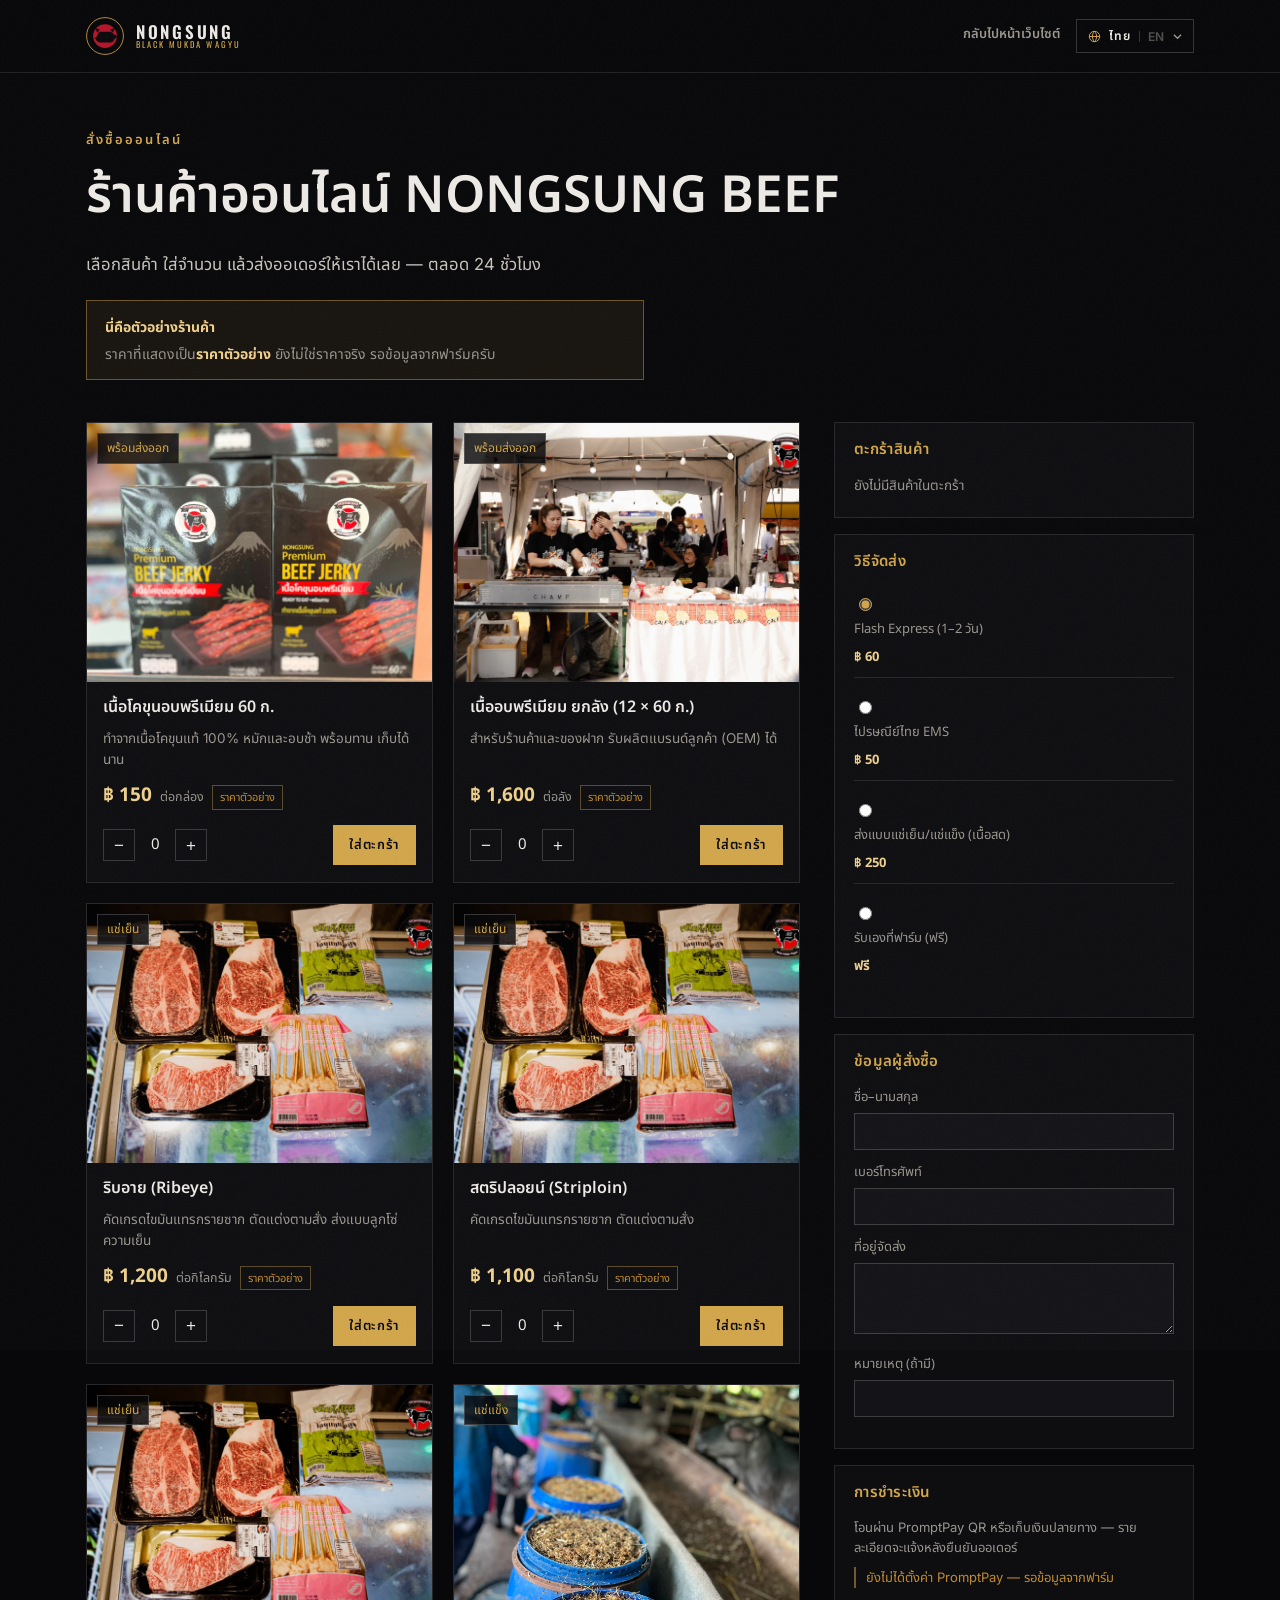
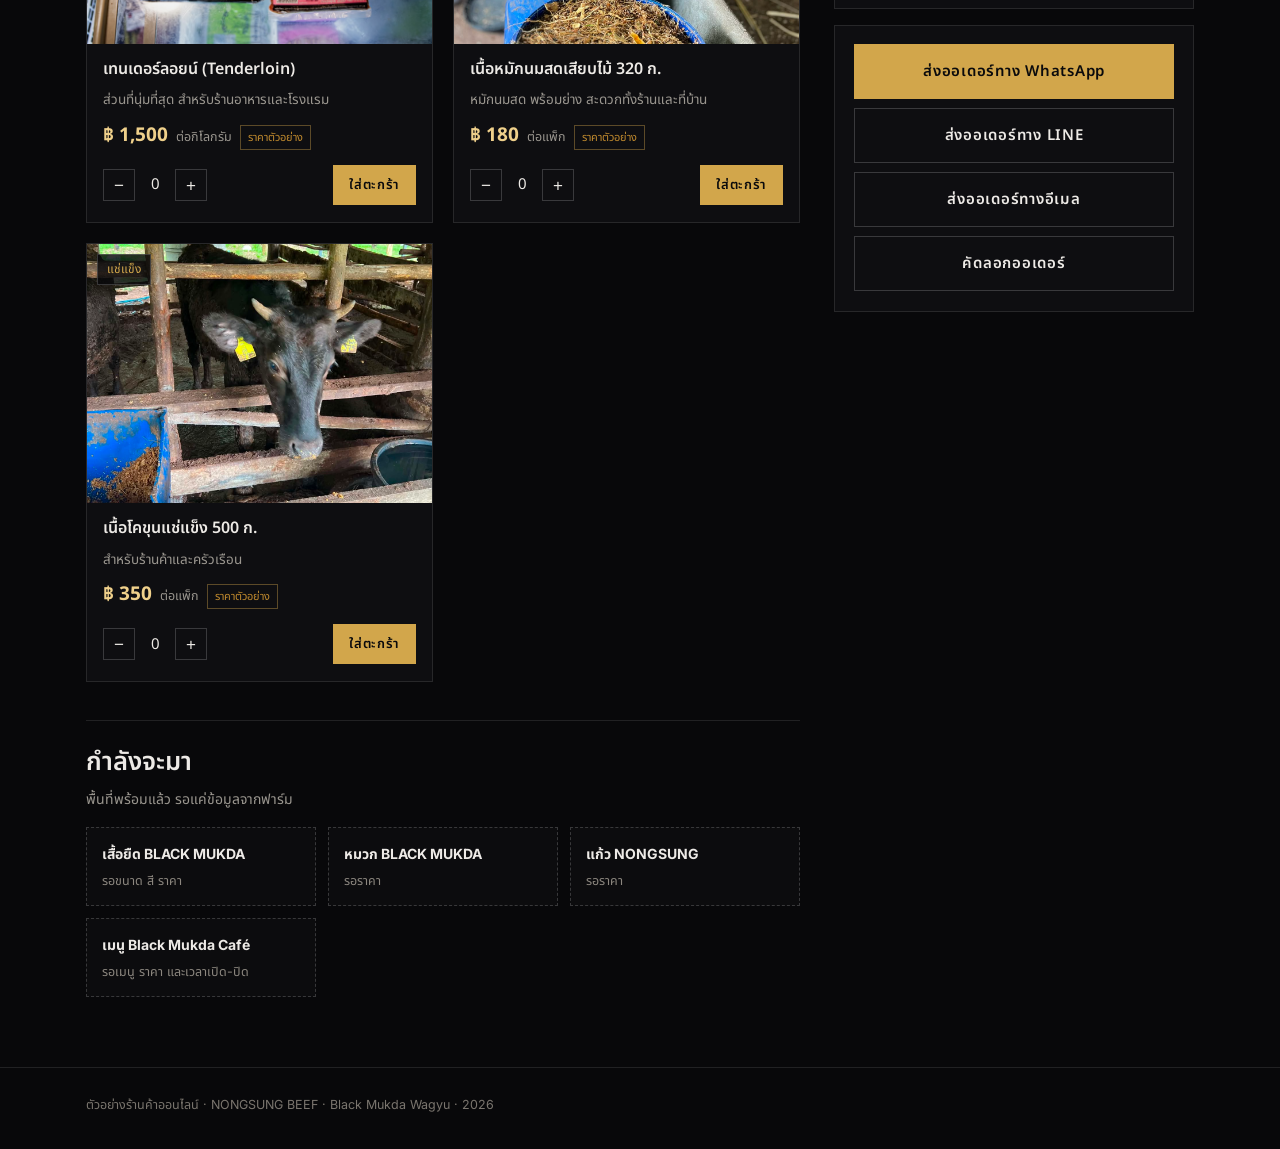
==== shop.html @ 70b19502 "Minta-webshop: termékek, kosár, szállítás, rendelés WhatsApp/e-mail/vágólapra A hiányzó farm-adatok " ====
<!DOCTYPE html>
<html lang="th">
<head>
<meta charset="utf-8">
<meta name="viewport" content="width=device-width, initial-scale=1">
<title>ร้านค้าออนไลน์ | NONGSUNG BEEF</title>
<meta name="description" content="สั่งซื้อเนื้อโคขุนวากิว Black Mukda และเนื้ออบพรีเมียมออนไลน์ จากสหกรณ์การเกษตรหนองสูง จังหวัดมุกดาหาร">
<meta name="theme-color" content="#08080A">
<meta name="robots" content="noindex">

<link rel="preconnect" href="https://fonts.googleapis.com">
<link rel="preconnect" href="https://fonts.gstatic.com" crossorigin>
<link href="https://fonts.googleapis.com/css2?family=Oswald:wght@400;500;600;700&family=Inter:wght@400;500;600&family=Noto+Sans+Thai:wght@400;500;600;700&display=swap" rel="stylesheet">
<link rel="stylesheet" href="assets/css/style.css?v=4">
<link rel="stylesheet" href="assets/css/shop.css?v=1">
<link rel="icon" href="data:image/svg+xml,<svg xmlns='http://www.w3.org/2000/svg' viewBox='0 0 100 100'><rect width='100' height='100' fill='%230A0A0C'/><circle cx='50' cy='50' r='30' fill='%23B4152B'/><text x='50' y='63' font-size='34' font-family='Arial' font-weight='bold' fill='%23fff' text-anchor='middle'>NS</text></svg>">
</head>
<body class="shopbody">

<div class="grain" aria-hidden="true"></div>

<header class="shophead">
  <div class="wrap shophead__in">
    <a class="brand" href="index.html">
      <span class="brand__seal">
        <svg viewBox="0 0 64 64" aria-hidden="true">
          <circle cx="32" cy="32" r="31" fill="none" stroke="currentColor" stroke-width="1.4"/>
          <circle cx="32" cy="32" r="20" fill="#B4152B"/>
          <path d="M14 36c3-1 5-4 6-7 1-3 4-4 7-4h11c3 0 6 1 8 3 2 2 4 3 6 3v3c-2 1-4 3-5 5-1 3-4 4-7 4H24c-3 0-6-2-7-5-1-2-2-2-3-2z" fill="#0A0A0C"/>
          <path d="M20 25l-3-5 5 2M44 25l3-5-5 2" stroke="#0A0A0C" stroke-width="2.4" fill="none" stroke-linecap="round"/>
        </svg>
      </span>
      <span class="brand__txt"><b>NONGSUNG</b><i>BLACK MUKDA WAGYU</i></span>
    </a>

    <div class="shophead__tools">
      <a class="backlink" href="index.html" data-t="back">กลับไปหน้าเว็บไซต์</a>
      <div class="lang" id="lang" role="group" aria-label="Language"></div>
    </div>
  </div>
</header>

<main>

  <section class="shophero">
    <div class="wrap">
      <p class="eyebrow" data-t="head.eyebrow">สั่งซื้อออนไลน์</p>
      <h1 data-t="head.title">ร้านค้าออนไลน์ NONGSUNG BEEF</h1>
      <p class="shophero__lead" data-t="head.lead"></p>

      <div class="demo">
        <b data-t="demo.title"></b>
        <span data-th="demo.body"></span>
      </div>
    </div>
  </section>

  <section class="sec sec--tight">
    <div class="wrap shoplayout">

      <div class="shoplayout__main">
        <div class="pgrid" id="grid"></div>

        <div class="soonbox">
          <h2 data-t="soon.title">กำลังจะมา</h2>
          <p data-t="soon.lead"></p>
          <div class="soongrid" id="soonGrid"></div>
        </div>
      </div>

      <aside class="shoplayout__side">
        <div class="panel">
          <h2 data-t="cart.title">ตะกร้าสินค้า</h2>
          <div id="cartBody"></div>

          <div id="cartSums" class="sums" hidden>
            <div><span data-t="cart.sub"></span><b id="sumSub"></b></div>
            <div><span data-t="cart.ship"></span><b id="sumShip"></b></div>
            <div class="sums__tot"><span data-t="cart.total"></span><b id="sumTotal"></b></div>
          </div>
        </div>

        <div class="panel">
          <h2 data-t="ship.title">วิธีจัดส่ง</h2>
          <div id="shipList"></div>
        </div>

        <div class="panel">
          <h2 data-t="form.title">ข้อมูลผู้สั่งซื้อ</h2>
          <label><span data-t="form.name"></span>
            <input id="fName" type="text" autocomplete="name"></label>
          <label><span data-t="form.phone"></span>
            <input id="fPhone" type="tel" autocomplete="tel"></label>
          <label><span data-t="form.addr"></span>
            <textarea id="fAddr" rows="3" autocomplete="street-address"></textarea></label>
          <label><span data-t="form.note"></span>
            <input id="fNote" type="text"></label>
        </div>

        <div class="panel">
          <h2 data-t="pay.title">การชำระเงิน</h2>
          <p class="pay" data-t="pay.body"></p>
          <p class="pay pay--missing" id="payMissing" data-t="pay.missing"></p>
        </div>

        <div class="panel panel--send">
          <button class="btn btn--gold btn--block" id="sendWa" data-t="send.wa"></button>
          <button class="btn btn--ghost btn--block" id="sendLine" data-t="send.line"></button>
          <button class="btn btn--ghost btn--block" id="sendMail" data-t="send.mail"></button>
          <button class="btn btn--ghost btn--block" id="sendCopy" data-t="send.copy"></button>
        </div>
      </aside>

    </div>
  </section>

</main>

<div class="flash" id="flash" hidden></div>

<footer class="shopfoot">
  <div class="wrap">
    <span data-t="foot"></span> · <span id="yr"></span>
  </div>
</footer>

<script src="assets/js/shop.js?v=1"></script>
</body>
</html>
---- assets/css/style.css ----
/* ============================================================
   NONGSUNG BEEF — Black Mukda Wagyu
   ============================================================ */

:root{
  --ink:      #08080A;
  --ink-2:    #0E0E11;
  --ink-3:    #141418;
  --line:     rgba(255,255,255,.10);
  --line-2:   rgba(255,255,255,.18);
  --txt:      #EDEAE6;
  --txt-dim:  #9A968F;
  --gold:     #D2A64B;
  --gold-lt:  #EFD08B;
  --ruby:     #B4152B;
  --ruby-lt:  #E23A50;

  --wrap: 1220px;
  --pad: clamp(20px, 5vw, 56px);

  --f-disp: "Oswald", "Noto Sans Thai", "Noto Sans SC", "Noto Sans Lao", sans-serif;
  --f-body: "Inter", "Noto Sans Thai", "Noto Sans SC", "Noto Sans Lao", sans-serif;

  --ease: cubic-bezier(.22,.68,.28,1);
}

/* Thai / Chinese / Lao get a body-face display too — Oswald has no Thai, CJK or Lao glyphs */
html[lang="th"]{ --f-disp: "Noto Sans Thai", "Oswald", sans-serif; }
html[lang="zh"]{ --f-disp: "Noto Sans SC", "Oswald", sans-serif; }
html[lang="lo"]{ --f-disp: "Noto Sans Lao", "Oswald", sans-serif; }

/* Thai and Lao are abugidas: the tone marks and vowels sit above and below the
   consonant. Oswald's display tracking tears those stacks apart, so scripts that
   stack must never inherit letter-spacing or uppercasing. */
html[lang="th"] .eyebrow, html[lang="lo"] .eyebrow,
html[lang="th"] .lang__opt, html[lang="lo"] .lang__opt{
  letter-spacing:0; text-transform:none;
}

*,*::before,*::after{ box-sizing:border-box; }

html{ scroll-behavior:smooth; scroll-padding-top:76px; -webkit-text-size-adjust:100%; }

body{
  margin:0;
  background:var(--ink);
  color:var(--txt);
  font-family:var(--f-body);
  font-size:clamp(15px,1.05vw,17px);
  line-height:1.7;
  overflow-x:hidden;
  -webkit-font-smoothing:antialiased;
}

img{ max-width:100%; display:block; }
a{ color:inherit; }

.wrap{ width:100%; max-width:var(--wrap); margin-inline:auto; padding-inline:var(--pad); }

/* film grain */
.grain{
  position:fixed; inset:-50%; z-index:9999; pointer-events:none; opacity:.035;
  background-image:url("data:image/svg+xml,%3Csvg xmlns='http://www.w3.org/2000/svg' width='140' height='140'%3E%3Cfilter id='n'%3E%3CfeTurbulence type='fractalNoise' baseFrequency='.85' numOctaves='3'/%3E%3C/filter%3E%3Crect width='140' height='140' filter='url(%23n)'/%3E%3C/svg%3E");
  animation:grain 6s steps(6) infinite;
}
@keyframes grain{
  0%,100%{transform:translate(0,0)} 20%{transform:translate(-3%,2%)}
  40%{transform:translate(2%,-3%)} 60%{transform:translate(-2%,-2%)} 80%{transform:translate(3%,1%)}
}

/* ---------- typography ---------- */
h1,h2,h3{ font-family:var(--f-disp); font-weight:600; line-height:1.06; margin:0 0 .5em; letter-spacing:-.01em; }
h2{ font-size:clamp(30px,4.4vw,60px); text-transform:uppercase; }
html[lang="th"] h2, html[lang="zh"] h2, html[lang="lo"] h2{ text-transform:none; letter-spacing:0; line-height:1.25; }
h3{ font-size:clamp(19px,1.7vw,25px); text-transform:uppercase; }
html[lang="th"] h3, html[lang="zh"] h3, html[lang="lo"] h3{ text-transform:none; }
p{ margin:0 0 1.1em; color:var(--txt-dim); max-width:62ch; }

.eyebrow{
  font-family:var(--f-disp); font-size:12px; font-weight:600;
  letter-spacing:.34em; text-transform:uppercase;
  color:var(--gold); margin:0 0 1.1em;
}
html[lang="th"] .eyebrow, html[lang="zh"] .eyebrow, html[lang="lo"] .eyebrow{ letter-spacing:.16em; text-transform:none; font-size:13px; }

/* ---------- buttons ---------- */
.btn{
  --bg:transparent; --fg:var(--txt); --bd:var(--line-2);
  display:inline-flex; align-items:center; justify-content:center; gap:.6em;
  padding:15px 32px; border:1px solid var(--bd); background:var(--bg); color:var(--fg);
  font-family:var(--f-disp); font-size:14px; font-weight:600;
  letter-spacing:.16em; text-transform:uppercase; text-decoration:none;
  cursor:pointer; position:relative; overflow:hidden;
  transition:color .35s var(--ease), border-color .35s var(--ease);
}
html[lang="th"] .btn, html[lang="zh"] .btn, html[lang="lo"] .btn{ letter-spacing:.05em; text-transform:none; font-size:15px; }
.btn::before{
  content:""; position:absolute; inset:0; background:var(--gold);
  transform:translateY(101%); transition:transform .4s var(--ease); z-index:-1;
}
.btn:hover::before{ transform:translateY(0); }
.btn:hover{ color:#0A0A0C; border-color:var(--gold); }
.btn--gold{ background:var(--gold); color:#0A0A0C; border-color:var(--gold); }
.btn--gold::before{ background:var(--gold-lt); }
.btn--block{ width:100%; }

.link{
  font-family:var(--f-disp); font-size:14px; font-weight:600; letter-spacing:.12em;
  color:var(--gold); text-decoration:none; text-transform:uppercase;
  border-bottom:1px solid rgba(210,166,75,.35); padding-bottom:2px;
  transition:border-color .3s, color .3s;
}
html[lang="th"] .link, html[lang="zh"] .link, html[lang="lo"] .link{ text-transform:none; letter-spacing:.02em; }
.link:hover{ color:var(--gold-lt); border-color:var(--gold-lt); }

/* ══════════ NAV ══════════ */
.nav{
  position:fixed; inset:0 0 auto 0; z-index:100;
  transition:background .4s var(--ease), backdrop-filter .4s, border-color .4s;
  border-bottom:1px solid transparent;
}
.nav.is-stuck{
  background:rgba(8,8,10,.86); backdrop-filter:blur(14px);
  border-bottom-color:var(--line);
}
.nav__inner{ display:flex; align-items:center; gap:24px; height:76px; }

.brand{ display:flex; align-items:center; gap:12px; text-decoration:none; flex:0 0 auto; }
.brand__seal{ width:38px; height:38px; color:var(--gold); flex:0 0 auto; }
.brand__seal svg{ width:100%; height:100%; }
.brand__txt{ display:flex; flex-direction:column; line-height:1.05; }
.brand__txt b{ font-family:"Oswald",sans-serif; font-size:17px; letter-spacing:.16em; font-weight:600; }
.brand__txt i{ font-style:normal; font-size:8.5px; letter-spacing:.24em; color:var(--gold); font-family:"Oswald",sans-serif; }

.nav__links{ display:flex; gap:26px; margin-inline:auto; }
.nav__links a{
  font-family:var(--f-disp); font-size:13px; font-weight:500; letter-spacing:.1em;
  text-transform:uppercase; text-decoration:none; color:var(--txt-dim);
  position:relative; padding:6px 0; transition:color .3s;
}
html[lang="th"] .nav__links a, html[lang="zh"] .nav__links a, html[lang="lo"] .nav__links a{ text-transform:none; letter-spacing:0; font-size:14px; }
.nav__links a::after{
  content:""; position:absolute; left:0; bottom:0; width:0; height:1px;
  background:var(--gold); transition:width .35s var(--ease);
}
.nav__links a:hover{ color:var(--txt); }
.nav__links a:hover::after{ width:100%; }

.nav__tools{ display:flex; align-items:center; gap:14px; flex:0 0 auto; }
/* Eleven languages will not sit in a row, so the switcher is a dropdown.
   The trigger shows the language you are reading in, in its own script. */
.lang{ position:relative; }
.lang__btn{
  display:flex; align-items:center; gap:8px;
  background:none; border:1px solid var(--line-2); color:var(--txt-dim); cursor:pointer;
  font-family:var(--f-body); font-size:12px; font-weight:600; letter-spacing:.06em;
  padding:7px 11px; transition:color .25s, border-color .25s;
}
.lang__btn:hover{ color:var(--txt); border-color:var(--gold); }
.lang.is-open .lang__btn{ color:var(--txt); border-color:var(--gold); }

/* globe = language, in any script; chevron = there is more behind it */
.lang__globe{ width:13px; height:13px; color:var(--gold); flex:0 0 auto; }
.lang__chev{ width:9px; height:9px; flex:0 0 auto; transition:transform .3s var(--ease); }
.lang.is-open .lang__chev{ transform:rotate(180deg); }

#langCur{ color:var(--txt); }
.lang__sep{ width:1px; height:11px; background:var(--line-2); flex:0 0 auto; }
.lang__alt{ opacity:.5; }
.lang__btn:hover .lang__alt{ opacity:.8; }

.lang__menu{
  position:absolute; top:calc(100% + 8px); right:0; z-index:120;
  min-width:186px; max-height:min(70vh,420px); overflow-y:auto;
  background:var(--ink-2); border:1px solid var(--line-2);
  box-shadow:0 18px 44px rgba(0,0,0,.55);
  padding:5px 0;
  opacity:0; visibility:hidden; transform:translateY(-6px);
  transition:opacity .22s var(--ease), transform .22s var(--ease), visibility .22s;
}
.lang.is-open .lang__menu{ opacity:1; visibility:visible; transform:translateY(0); }

.lang__opt{
  display:flex; align-items:center; gap:10px; width:100%;
  background:none; border:0; cursor:pointer; text-align:left;
  color:var(--txt-dim); font-family:var(--f-body); font-size:13px; font-weight:500;
  padding:9px 15px; transition:background .2s, color .2s;
}
.lang__opt:hover{ background:rgba(255,255,255,.05); color:var(--txt); }
.lang__opt.is-on{ color:var(--gold); }
.lang__opt.is-on::after{ content:"·"; margin-left:auto; color:var(--gold); font-size:20px; line-height:0; }
.lang__code{
  font-size:10px; font-weight:600; letter-spacing:.1em; text-transform:uppercase;
  color:var(--txt-dim); opacity:.55; width:20px; flex:0 0 auto;
}
.lang__opt.is-on .lang__code{ color:var(--gold); opacity:1; }

.burger{ display:none; width:40px; height:34px; background:none; border:1px solid var(--line-2); cursor:pointer; position:relative; }
.burger span,.burger span::before,.burger span::after{
  content:""; position:absolute; left:50%; width:18px; height:1.5px; background:var(--txt);
  transform:translateX(-50%); transition:transform .3s var(--ease), opacity .2s;
}
.burger span{ top:50%; margin-top:-.75px; }
.burger span::before{ top:-6px; left:0; transform:none; }
.burger span::after{ top:6px; left:0; transform:none; }
.nav.is-open .burger span{ background:transparent; }
.nav.is-open .burger span::before{ transform:translateY(6px) rotate(45deg); }
.nav.is-open .burger span::after{ transform:translateY(-6px) rotate(-45deg); }

/* ══════════ HERO ══════════ */
.hero{ position:relative; min-height:100svh; display:flex; align-items:flex-end; overflow:hidden; }
.hero__img{
  position:absolute; inset:0; width:100%; height:100%; object-fit:cover;
  transform:scale(1.12); animation:heroIn 2.4s var(--ease) forwards;
  will-change:transform;
}
@keyframes heroIn{ to{ transform:scale(1.02); } }
.hero__veil{
  position:absolute; inset:0;
  background:
    radial-gradient(120% 90% at 70% 30%, transparent 0%, rgba(8,8,10,.55) 55%, rgba(8,8,10,.92) 100%),
    linear-gradient(to top, var(--ink) 2%, rgba(8,8,10,.75) 28%, rgba(8,8,10,.25) 60%, rgba(8,8,10,.6) 100%);
}
.hero__inner{ position:relative; padding-bottom:clamp(80px,12vh,140px); padding-top:120px; }
.hero__title{
  font-size:clamp(46px,9.2vw,132px); line-height:.94; margin:0 0 .35em;
  text-transform:uppercase; letter-spacing:-.02em;
}
html[lang="th"] .hero__title, html[lang="zh"] .hero__title, html[lang="lo"] .hero__title{
  text-transform:none; letter-spacing:0; line-height:1.12; font-size:clamp(38px,7.4vw,104px);
}
.hero__title span{ display:block; }
.hero__title .accent{
  background:linear-gradient(96deg, var(--gold-lt), var(--gold) 45%, #9A6F22);
  -webkit-background-clip:text; background-clip:text; color:transparent;
}
.hero__lead{ font-size:clamp(16px,1.5vw,21px); color:#C9C4BC; max-width:48ch; }
.hero__cta{ display:flex; flex-wrap:wrap; gap:14px; margin-top:34px; }

.hero__scroll{
  position:absolute; right:var(--pad); bottom:clamp(80px,12vh,140px);
  display:flex; flex-direction:column; align-items:center; gap:10px;
  font-family:var(--f-disp); font-size:10px; letter-spacing:.3em; text-transform:uppercase;
  color:var(--txt-dim);
}
.hero__scroll i{ width:1px; height:56px; background:linear-gradient(var(--gold), transparent); }
@media (max-width:900px){ .hero__scroll{ display:none; } }

/* ══════════ MARQUEE ══════════ */
.marquee{
  border-block:1px solid var(--line); background:var(--ink-2);
  overflow:hidden; padding:16px 0;
}
.marquee__track{
  display:flex; gap:52px; width:max-content;
  animation:marq 38s linear infinite;
  font-family:var(--f-disp); font-size:13px; font-weight:600;
  letter-spacing:.26em; text-transform:uppercase; color:var(--txt-dim);
  white-space:nowrap;
}
html[lang="th"] .marquee__track, html[lang="zh"] .marquee__track, html[lang="lo"] .marquee__track{ letter-spacing:.1em; text-transform:none; }
.marquee__track span{ display:flex; align-items:center; gap:52px; }
.marquee__track span::after{ content:"◆"; color:var(--ruby); font-size:9px; }
@keyframes marq{ to{ transform:translateX(-50%); } }
@media (prefers-reduced-motion:reduce){ .marquee__track{ animation:none; } }

/* ══════════ SECTIONS ══════════ */
.sec{ padding:clamp(72px,11vw,150px) 0; position:relative; }
.sec--dark{ background:var(--ink-2); border-block:1px solid var(--line); }
.sec--award{ background:var(--ink-2); border-block:1px solid var(--line); }

.head{ margin-bottom:clamp(40px,5vw,72px); max-width:820px; }
.head--center{ margin-inline:auto; text-align:center; }
.head--center p{ margin-inline:auto; }
.head__lead{ font-size:clamp(16px,1.3vw,19px); }

/* split */
.split{ display:grid; grid-template-columns:1fr 1fr; gap:clamp(32px,5vw,72px); align-items:center; }
.split--rev .split__media{ order:2; }
.split--form{ align-items:start; }
.split__media{ position:relative; }
.split__media img{
  width:100%; aspect-ratio:4/3; object-fit:cover;
  filter:saturate(.88) contrast(1.08) brightness(.86);
}
.split__media::after{
  content:""; position:absolute; inset:0; pointer-events:none;
  box-shadow:inset 0 0 90px rgba(8,8,10,.75);
  background:linear-gradient(to top, rgba(8,8,10,.55), transparent 42%);
}
.cap{
  position:absolute; left:0; bottom:0; z-index:2;
  background:var(--ruby); color:#fff; padding:9px 16px;
  font-family:var(--f-disp); font-size:11px; letter-spacing:.16em; text-transform:uppercase;
}
html[lang="th"] .cap, html[lang="zh"] .cap, html[lang="lo"] .cap{ letter-spacing:.03em; text-transform:none; font-size:12px; }
.org{ color:var(--gold); font-weight:600; }

.ticks{ list-style:none; margin:28px 0 0; padding:0; display:grid; gap:13px; }
.ticks li{ position:relative; padding-left:28px; color:var(--txt); font-size:15px; }
.ticks li::before{
  content:""; position:absolute; left:0; top:.62em; width:12px; height:6px;
  border-left:1.5px solid var(--gold); border-bottom:1.5px solid var(--gold);
  transform:rotate(-45deg);
}

/* ══════════ BREED ══════════ */
.sec--breed{ overflow:hidden; }
.sec--breed .sec__bg{
  position:absolute; inset:0; width:100%; height:100%; object-fit:cover;
  opacity:.16; filter:grayscale(.5) contrast(1.2);
  mask-image:linear-gradient(to bottom, transparent, #000 30%, #000 70%, transparent);
}
.sec--breed .wrap{ position:relative; }
.quad{ display:grid; grid-template-columns:repeat(4,1fr); gap:1px; background:var(--line); border:1px solid var(--line); }
.quad__i{ background:var(--ink); padding:clamp(24px,2.6vw,38px); transition:background .4s var(--ease); }
.quad__i:hover{ background:var(--ink-3); }
.quad__i b{
  display:block; font-family:"Oswald",sans-serif; font-size:13px;
  letter-spacing:.2em; color:var(--ruby-lt); margin-bottom:20px;
}
.quad__i h3{ font-size:19px; margin-bottom:.55em; }
.quad__i p{ font-size:14.5px; margin:0; }

/* ══════════ PRODUCTS ══════════ */
.cards{ display:grid; grid-template-columns:repeat(3,1fr); gap:clamp(18px,2vw,30px); }
.card{ border:1px solid var(--line); background:var(--ink-2); display:flex; flex-direction:column; }
.card__media{ position:relative; overflow:hidden; aspect-ratio:4/3; }
.card__media img{
  width:100%; height:100%; object-fit:cover;
  transition:transform .8s var(--ease); filter:saturate(.95);
}
.card:hover .card__media img{ transform:scale(1.07); }
.tag{
  position:absolute; top:14px; left:14px;
  background:rgba(8,8,10,.8); backdrop-filter:blur(6px);
  border:1px solid var(--line-2); color:var(--txt);
  padding:6px 12px; font-family:var(--f-disp); font-size:10.5px;
  letter-spacing:.16em; text-transform:uppercase;
}
html[lang="th"] .tag, html[lang="zh"] .tag, html[lang="lo"] .tag{ letter-spacing:.03em; text-transform:none; font-size:12px; }
.tag--gold{ background:var(--gold); color:#0A0A0C; border-color:var(--gold); }
.card__body{ padding:clamp(22px,2.2vw,30px); display:flex; flex-direction:column; flex:1; }
.card__sub{
  font-family:"Oswald",sans-serif; font-size:11.5px; letter-spacing:.14em;
  color:var(--gold); text-transform:uppercase; margin-bottom:1.1em;
}
.card__body > p:not(.card__sub){ font-size:14.5px; }
.specs{ list-style:none; margin:0 0 24px; padding:0; display:grid; gap:9px; }
.specs li{
  font-size:13.5px; color:var(--txt); padding-left:18px; position:relative;
}
.specs li::before{ content:"—"; position:absolute; left:0; color:var(--ruby-lt); }
.card .link{ margin-top:auto; align-self:flex-start; }

/* ══════════ TRACEABILITY ══════════ */
.trace{ display:grid; grid-template-columns:1fr 1fr; gap:clamp(32px,4vw,60px); align-items:center; }
.trace__fig{ margin:0; position:relative; }
.trace__fig img{ width:100%; aspect-ratio:3/4; object-fit:cover; }
.trace__fig figcaption{
  margin-top:14px; font-size:12.5px; color:var(--txt-dim);
  letter-spacing:.06em; text-align:center;
}
.hot{
  position:absolute; left:var(--x); top:var(--y); transform:translate(-50%,-50%);
  width:30px; height:30px; border-radius:50%; cursor:pointer;
  background:var(--gold); border:2px solid #0A0A0C; color:#0A0A0C;
  font-family:"Oswald",sans-serif; font-size:13px; font-weight:700;
  display:grid; place-items:center; padding:0;
  box-shadow:0 0 0 0 rgba(210,166,75,.65);
  animation:pulse 2.6s infinite;
  transition:transform .25s var(--ease), background .25s;
}
.hot i{ font-style:normal; }
.hot:hover, .hot.is-on{ transform:translate(-50%,-50%) scale(1.22); background:var(--gold-lt); }
@keyframes pulse{ 70%{ box-shadow:0 0 0 14px rgba(210,166,75,0); } 100%{ box-shadow:0 0 0 0 rgba(210,166,75,0); } }
@media (prefers-reduced-motion:reduce){ .hot{ animation:none; } }

.trace__list{ display:grid; gap:1px; background:var(--line); border:1px solid var(--line); }
.trace__i{
  background:var(--ink-2); padding:clamp(20px,2.2vw,30px);
  display:flex; gap:20px; cursor:pointer;
  transition:background .35s var(--ease);
  border-left:2px solid transparent;
}
.trace__i:hover{ background:var(--ink-3); }
.trace__i.is-open{ background:var(--ink-3); border-left-color:var(--gold); }
.trace__i b{
  font-family:"Oswald",sans-serif; font-size:13px; letter-spacing:.16em;
  color:var(--ruby-lt); flex:0 0 auto; padding-top:3px;
}
.trace__i h3{ font-size:17px; margin-bottom:.4em; }
.trace__i p{ font-size:14px; margin:0; }

.steps{
  list-style:none; margin:clamp(44px,5vw,72px) 0 0; padding:0;
  display:grid; grid-template-columns:repeat(4,1fr); gap:1px;
  background:var(--line); border:1px solid var(--line);
  counter-reset:s;
}
.steps li{ background:var(--ink); padding:26px 22px; position:relative; }
.steps li span{
  display:block; font-family:"Oswald",sans-serif; font-size:26px;
  color:var(--gold); opacity:.4; margin-bottom:10px;
}
.steps li p{
  margin:0; font-size:14px; color:var(--txt);
  font-family:var(--f-disp); letter-spacing:.04em;
}

/* ══════════ GALLERY ══════════ */
.gal{ display:grid; grid-template-columns:repeat(4,1fr); gap:1px; background:var(--line); }
.gal figure{ margin:0; position:relative; overflow:hidden; background:var(--ink); }
.gal img{
  width:100%; aspect-ratio:3/4; object-fit:cover;
  filter:saturate(.85) contrast(1.05) brightness(.85);
  transition:transform .9s var(--ease), filter .5s;
}
.gal figure:hover img{ transform:scale(1.06); filter:saturate(1) brightness(1); }
.gal figcaption{
  position:absolute; left:0; right:0; bottom:0; padding:18px;
  font-size:12.5px; letter-spacing:.05em; color:var(--txt);
  background:linear-gradient(to top, rgba(8,8,10,.92), transparent);
}

/* ══════════ FORM ══════════ */
.form{ border:1px solid var(--line); background:var(--ink); padding:clamp(24px,3vw,42px); }
.form h3{ font-size:20px; margin-bottom:1.2em; }
.form__row{ display:grid; grid-template-columns:1fr 1fr; gap:14px; }
.form label{ display:block; margin-bottom:16px; }
.form label span{
  display:block; font-size:11px; letter-spacing:.16em; text-transform:uppercase;
  color:var(--txt-dim); margin-bottom:7px; font-family:var(--f-disp);
}
html[lang="th"] .form label span, html[lang="zh"] .form label span, html[lang="lo"] .form label span{ letter-spacing:.03em; text-transform:none; font-size:13px; }
.form input,.form select,.form textarea{
  width:100%; background:var(--ink-3); border:1px solid var(--line);
  color:var(--txt); padding:12px 14px; font-family:var(--f-body); font-size:15px;
  transition:border-color .3s, background .3s;
}
.form input:focus,.form select:focus,.form textarea:focus{
  outline:none; border-color:var(--gold); background:#17171C;
}
.form textarea{ resize:vertical; }
.form__note{ font-size:12.5px; margin:12px 0 0; text-align:center; }

/* ══════════ CONTACT ══════════ */
.contact{ margin:32px 0 0; display:grid; grid-template-columns:auto 1fr; gap:14px 28px; }
.contact dt{
  font-family:var(--f-disp); font-size:11px; letter-spacing:.18em;
  text-transform:uppercase; color:var(--gold); padding-top:3px;
}
html[lang="th"] .contact dt, html[lang="zh"] .contact dt, html[lang="lo"] .contact dt{ letter-spacing:.03em; text-transform:none; font-size:13px; }
.contact dd{ margin:0; color:var(--txt); font-size:15px; }
.contact a{ color:var(--txt); text-decoration:none; border-bottom:1px solid var(--line-2); }
.contact a:hover{ color:var(--gold); border-color:var(--gold); }

/* ══════════ FOOTER ══════════ */
.foot{ border-top:1px solid var(--line); background:var(--ink-2); padding:44px 0; }
.foot__inner{ display:flex; justify-content:space-between; align-items:center; gap:20px; flex-wrap:wrap; }
.foot__inner b{ font-family:"Oswald",sans-serif; letter-spacing:.2em; font-size:16px; display:block; }
.foot__inner span{ color:var(--txt-dim); font-size:13.5px; }
.foot__inner p{ margin:0; font-size:12.5px; }
.foot__inner em{ font-style:normal; color:var(--gold); opacity:.75; }

/* ══════════ REVEAL ══════════ */
/* Content must never depend on JS to be visible: the entry animation only
   arms itself once the .js class is on <html>. No script, no hidden text. */
.js .reveal{ opacity:0; transform:translateY(26px); transition:opacity .9s var(--ease) var(--d,0s), transform .9s var(--ease) var(--d,0s); }
.js .reveal.in{ opacity:1; transform:none; }
@media (prefers-reduced-motion:reduce){ .js .reveal{ opacity:1; transform:none; } }

/* ══════════ RESPONSIVE ══════════ */
@media (max-width:1100px){
  .quad{ grid-template-columns:repeat(2,1fr); }
  .cards{ grid-template-columns:1fr; max-width:560px; }
  .gal{ grid-template-columns:repeat(2,1fr); }
  .steps{ grid-template-columns:repeat(2,1fr); }
}

@media (max-width:900px){
  .nav__links{
    position:fixed; inset:76px 0 auto 0; flex-direction:column; gap:0;
    background:rgba(8,8,10,.97); backdrop-filter:blur(16px);
    border-bottom:1px solid var(--line);
    padding:8px var(--pad) 24px; margin:0;
    clip-path:inset(0 0 100% 0); transition:clip-path .45s var(--ease);
  }
  .nav.is-open .nav__links{ clip-path:inset(0 0 0 0); }
  .nav__links a{ padding:14px 0; border-bottom:1px solid var(--line); font-size:15px; }
  .nav.is-open{ background:rgba(8,8,10,.96); backdrop-filter:blur(14px); }
  .burger{ display:block; }
  .split, .trace{ grid-template-columns:1fr; }
  .split--rev .split__media{ order:0; }
  .trace__fig img{ aspect-ratio:1/1; }
  .form__row{ grid-template-columns:1fr; }
}

/* ══════════ PRINT / PDF ══════════ */
@media print{
  *{ -webkit-print-color-adjust:exact !important; print-color-adjust:exact !important; }
  @page{ size:A4; margin:0; }
  html{ scroll-padding-top:0; }
  .nav{ position:static; background:var(--ink-2); border-bottom:1px solid var(--line); }
  .nav__links, .burger, .hero__scroll, .grain{ display:none !important; }
  .hero{ min-height:0; height:640px; page-break-after:always; }
  .hero__img{ animation:none; transform:none !important; }
  .reveal{ opacity:1 !important; transform:none !important; }
  .marquee__track{ animation:none; }
  .sec{ padding:44px 0; page-break-inside:avoid; }
  .split, .trace, .cards, .quad, .gal, .steps{ page-break-inside:avoid; }
  .hot{ animation:none; }
  .form{ page-break-inside:avoid; }
}

@media (max-width:560px){
  .quad{ grid-template-columns:1fr; }
  .gal{ grid-template-columns:1fr; }
  .steps{ grid-template-columns:1fr; }
  .contact{ grid-template-columns:1fr; gap:4px 0; }
  .contact dd{ margin-bottom:14px; }
  .hero__cta .btn{ flex:1 1 100%; }
}
---- assets/css/shop.css ----
/* ============================================================
   NONGSUNG BEEF — ร้านค้าออนไลน์ (shop)
   A style.css tokenjeire épül: --ink, --gold, --line, --f-disp…
   ============================================================ */

.shopbody{ padding-top:0; }

/* ---------- fejléc ---------- */
.shophead{
  position:sticky; top:0; z-index:100;
  background:rgba(8,8,10,.92); backdrop-filter:blur(14px);
  border-bottom:1px solid var(--line);
}
.shophead__in{ display:flex; align-items:center; gap:18px; height:72px; }
.shophead__tools{ display:flex; align-items:center; gap:16px; margin-left:auto; }

.backlink{
  font-family:var(--f-disp); font-size:12px; font-weight:600;
  letter-spacing:.1em; text-transform:uppercase; text-decoration:none;
  color:var(--txt-dim); border-bottom:1px solid transparent; padding-bottom:2px;
  transition:color .25s, border-color .25s;
}
.backlink:hover{ color:var(--gold); border-bottom-color:var(--gold); }
html[lang="th"] .backlink{ letter-spacing:0; text-transform:none; font-size:13px; }

/* ---------- hero ---------- */
.shophero{ padding:56px 0 8px; }
.shophero h1{
  font-family:var(--f-disp); font-size:clamp(28px,4vw,52px);
  text-transform:uppercase; margin:0 0 .4em;
}
html[lang="th"] .shophero h1{ text-transform:none; letter-spacing:0; line-height:1.25; }
.shophero__lead{ font-size:clamp(15px,1.3vw,19px); color:#C9C4BC; max-width:56ch; }

.demo{
  display:flex; flex-direction:column; gap:4px;
  border:1px solid rgba(210,166,75,.45);
  background:rgba(210,166,75,.08);
  padding:14px 18px; margin-top:22px; max-width:62ch;
}
.demo b{ color:var(--gold-lt); font-size:14px; }
.demo span{ color:var(--txt-dim); font-size:14px; line-height:1.6; }

.sec--tight{ padding:34px 0 70px; }

/* ---------- elrendezés ---------- */
.shoplayout{ display:grid; grid-template-columns:1fr 360px; gap:34px; align-items:start; }
@media (max-width:1000px){ .shoplayout{ grid-template-columns:1fr; } }

/* ---------- termékkártyák ---------- */
.pgrid{ display:grid; grid-template-columns:repeat(auto-fill,minmax(250px,1fr)); gap:20px; }

.pcard{
  border:1px solid var(--line); background:var(--ink-2);
  display:flex; flex-direction:column; overflow:hidden;
  transition:border-color .3s, transform .3s var(--ease);
}
.pcard:hover{ border-color:var(--line-2); transform:translateY(-3px); }

.pcard__media{ position:relative; aspect-ratio:4/3; overflow:hidden; }
.pcard__media img{ width:100%; height:100%; object-fit:cover; }
.pcard__tag{
  position:absolute; top:10px; left:10px;
  background:rgba(8,8,10,.82); border:1px solid var(--line-2);
  color:var(--gold); font-size:11px; padding:4px 9px;
  font-family:var(--f-disp); letter-spacing:.08em; text-transform:uppercase;
}
html[lang="th"] .pcard__tag{ letter-spacing:0; text-transform:none; font-size:12px; }

.pcard__body{ padding:15px 16px 17px; display:flex; flex-direction:column; gap:9px; flex:1; }
.pcard__body h3{ font-size:16px; margin:0; text-transform:none; letter-spacing:0; line-height:1.35; }
.pcard__body p{ margin:0; font-size:13.5px; line-height:1.6; color:var(--txt-dim); max-width:none; }

.pcard__price{ display:flex; align-items:baseline; gap:8px; flex-wrap:wrap; margin-top:auto; }
.pcard__price b{ color:var(--gold-lt); font-size:19px; font-family:var(--f-disp); }
.pcard__price span{ font-size:12.5px; color:var(--txt-dim); }
.pcard__price .ph{
  font-style:normal; font-size:11px; color:#C08A2E;
  border:1px solid rgba(210,166,75,.4); padding:2px 7px;
}

/* mennyiség */
.qrow{ display:flex; align-items:center; gap:7px; margin-top:4px; }
.qbtn{
  width:32px; height:32px; flex:0 0 auto;
  background:none; border:1px solid var(--line-2); color:var(--txt);
  font-size:17px; line-height:1; cursor:pointer; transition:border-color .2s, color .2s;
}
.qbtn:hover{ border-color:var(--gold); color:var(--gold); }
.qval{ min-width:26px; text-align:center; font-family:var(--f-disp); font-size:15px; }

.btn--sm{ padding:9px 15px; font-size:12px; margin-left:auto; }
html[lang="th"] .btn--sm{ font-size:13px; }
.btn.is-hit{ background:var(--gold-lt); color:#0A0A0C; border-color:var(--gold-lt); }

/* ---------- „gyakorlatilag kész, csak adat kell" ---------- */
.soonbox{ margin-top:38px; border-top:1px solid var(--line); padding-top:26px; }
.soonbox h2{ font-size:clamp(19px,2vw,26px); margin:0 0 .3em; }
.soonbox p{ font-size:14px; color:var(--txt-dim); }
.soongrid{ display:grid; grid-template-columns:repeat(auto-fill,minmax(210px,1fr)); gap:12px; margin-top:16px; }
.soon{
  border:1px dashed var(--line-2); padding:14px 15px;
  display:flex; flex-direction:column; gap:4px; background:rgba(255,255,255,.015);
}
.soon b{ font-size:14px; }
.soon span{ font-size:12.5px; color:#8C877F; }

/* ---------- oldalsáv panelek ---------- */
.panel{
  border:1px solid var(--line); background:var(--ink-2);
  padding:18px 19px 20px; margin-bottom:16px;
}
.panel h2{
  font-size:14px; letter-spacing:.14em; text-transform:uppercase;
  margin:0 0 14px; color:var(--gold);
}
html[lang="th"] .panel h2{ letter-spacing:.02em; text-transform:none; font-size:15px; }

.panel label{ display:block; margin-bottom:11px; }
.panel label span{
  display:block; font-size:12px; color:var(--txt-dim); margin-bottom:5px;
  font-family:var(--f-disp); letter-spacing:.06em; text-transform:uppercase;
}
html[lang="th"] .panel label span{ letter-spacing:0; text-transform:none; font-size:13px; }
.panel input, .panel textarea{
  width:100%; background:var(--ink-3); border:1px solid var(--line-2);
  color:var(--txt); font-family:var(--f-body); font-size:14px;
  padding:9px 11px; resize:vertical;
}
.panel input:focus, .panel textarea:focus{ outline:none; border-color:var(--gold); }

.cart__empty{ font-size:13.5px; color:var(--txt-dim); margin:0; }

.citem{
  display:grid; grid-template-columns:1fr auto auto auto;
  gap:9px; align-items:center; padding:9px 0;
  border-bottom:1px solid var(--line); font-size:13.5px;
}
.citem__n{ line-height:1.4; }
.citem__q{ color:var(--txt-dim); }
.citem__p{ color:var(--gold-lt); font-family:var(--f-disp); }
.citem__x{
  background:none; border:0; color:#7A756E; cursor:pointer; font-size:12px; padding:2px 4px;
}
.citem__x:hover{ color:var(--ruby-lt); }

.sums{ margin-top:14px; font-size:13.5px; }
.sums div{ display:flex; justify-content:space-between; padding:5px 0; color:var(--txt-dim); }
.sums b{ color:var(--txt); font-family:var(--f-disp); }
.sums__tot{ border-top:1px solid var(--line-2); margin-top:6px; padding-top:10px !important; }
.sums__tot span{ color:var(--txt); }
.sums__tot b{ color:var(--gold-lt); font-size:18px; }

.shipopt{
  display:grid; grid-template-columns:auto 1fr auto; gap:10px; align-items:center;
  padding:9px 0; border-bottom:1px solid var(--line); font-size:13.5px; cursor:pointer;
}
.shipopt:last-child{ border-bottom:0; }
.shipopt input{ width:auto; accent-color:var(--gold); }
.shipopt b{ color:var(--gold-lt); font-family:var(--f-disp); font-size:13px; }

.pay{ font-size:13px; color:var(--txt-dim); line-height:1.6; margin:0; }
.pay--missing{
  margin-top:9px; color:#C08A2E;
  border-left:2px solid rgba(210,166,75,.5); padding-left:10px;
}

.panel--send{ display:flex; flex-direction:column; gap:9px; }
.panel--send .btn{ margin:0; }

/* ---------- visszajelzés ---------- */
.flash{
  position:fixed; left:50%; bottom:26px; transform:translateX(-50%);
  background:var(--ink-3); border:1px solid var(--gold);
  color:var(--txt); font-size:14px; padding:12px 20px; z-index:300;
  box-shadow:0 14px 40px rgba(0,0,0,.6);
}

/* ---------- lábléc ---------- */
.shopfoot{
  border-top:1px solid var(--line); padding:26px 0 34px;
  font-size:12.5px; color:#7A756E;
}
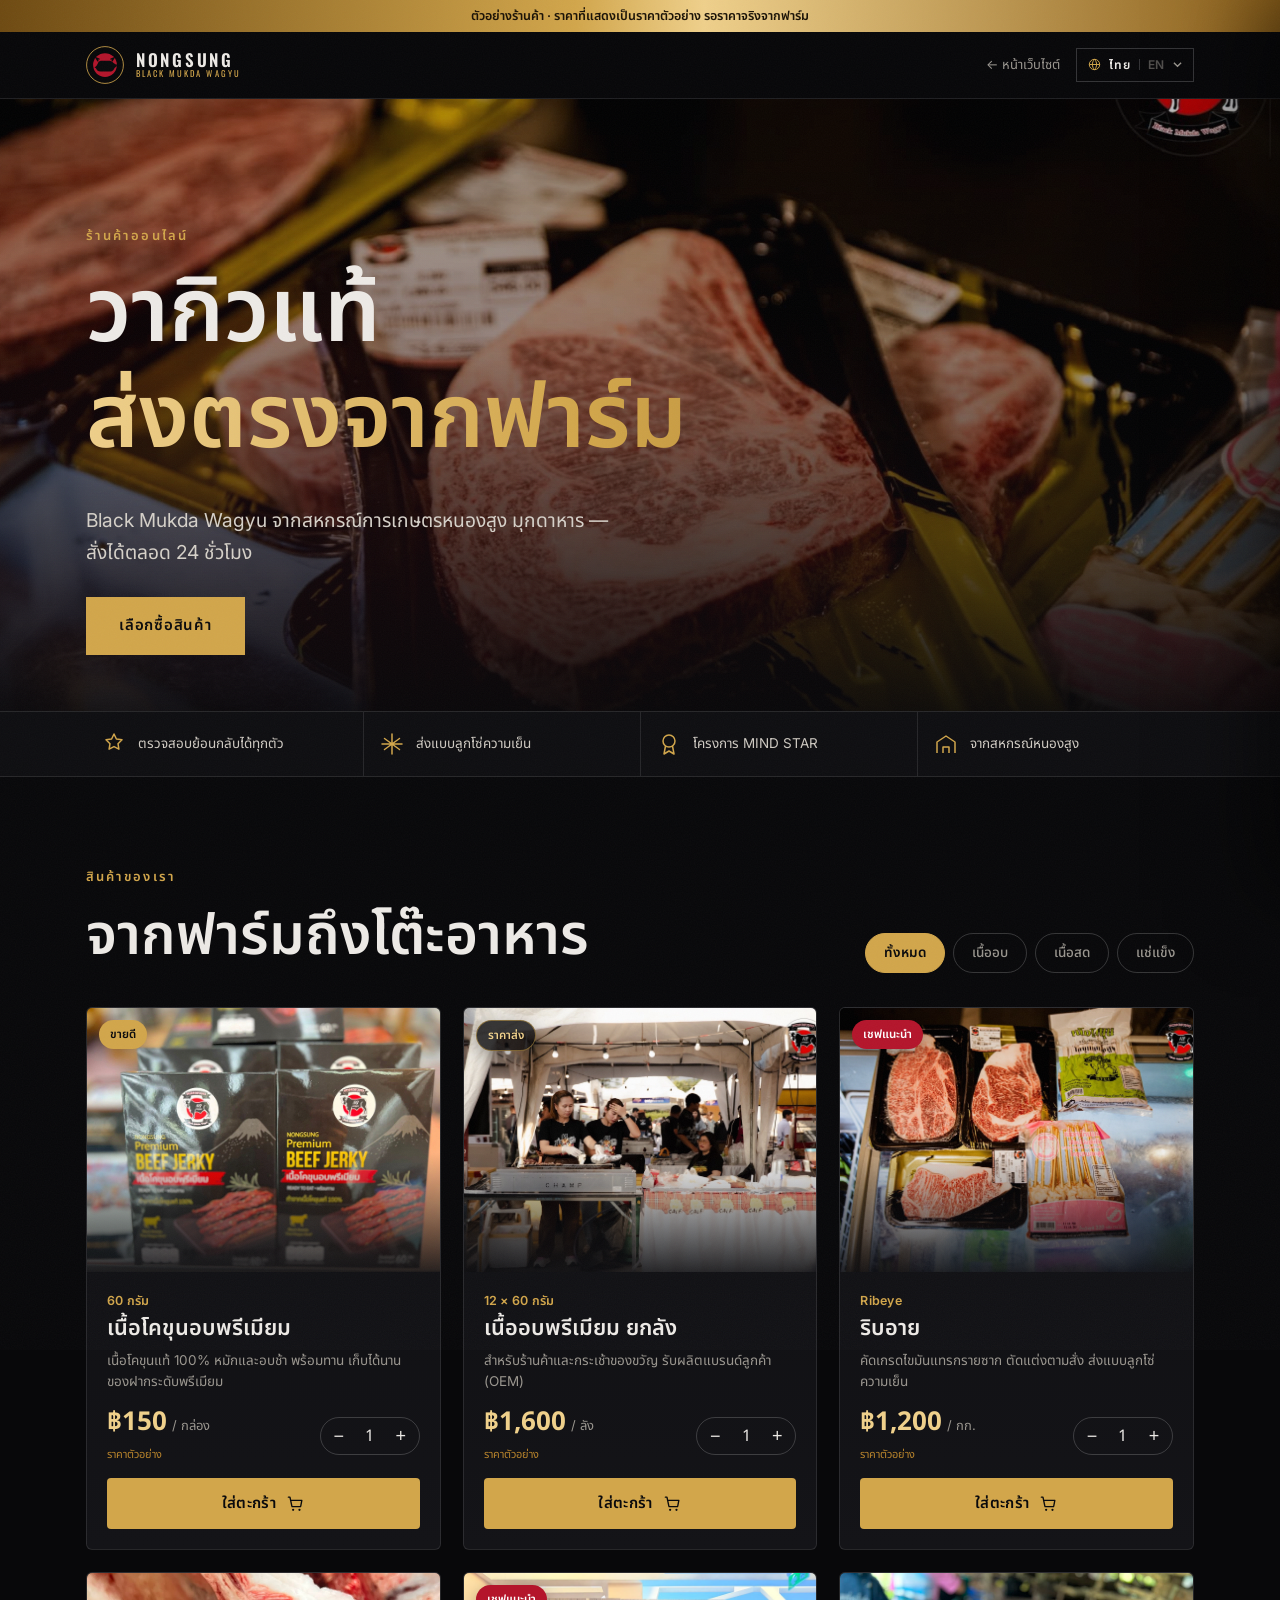
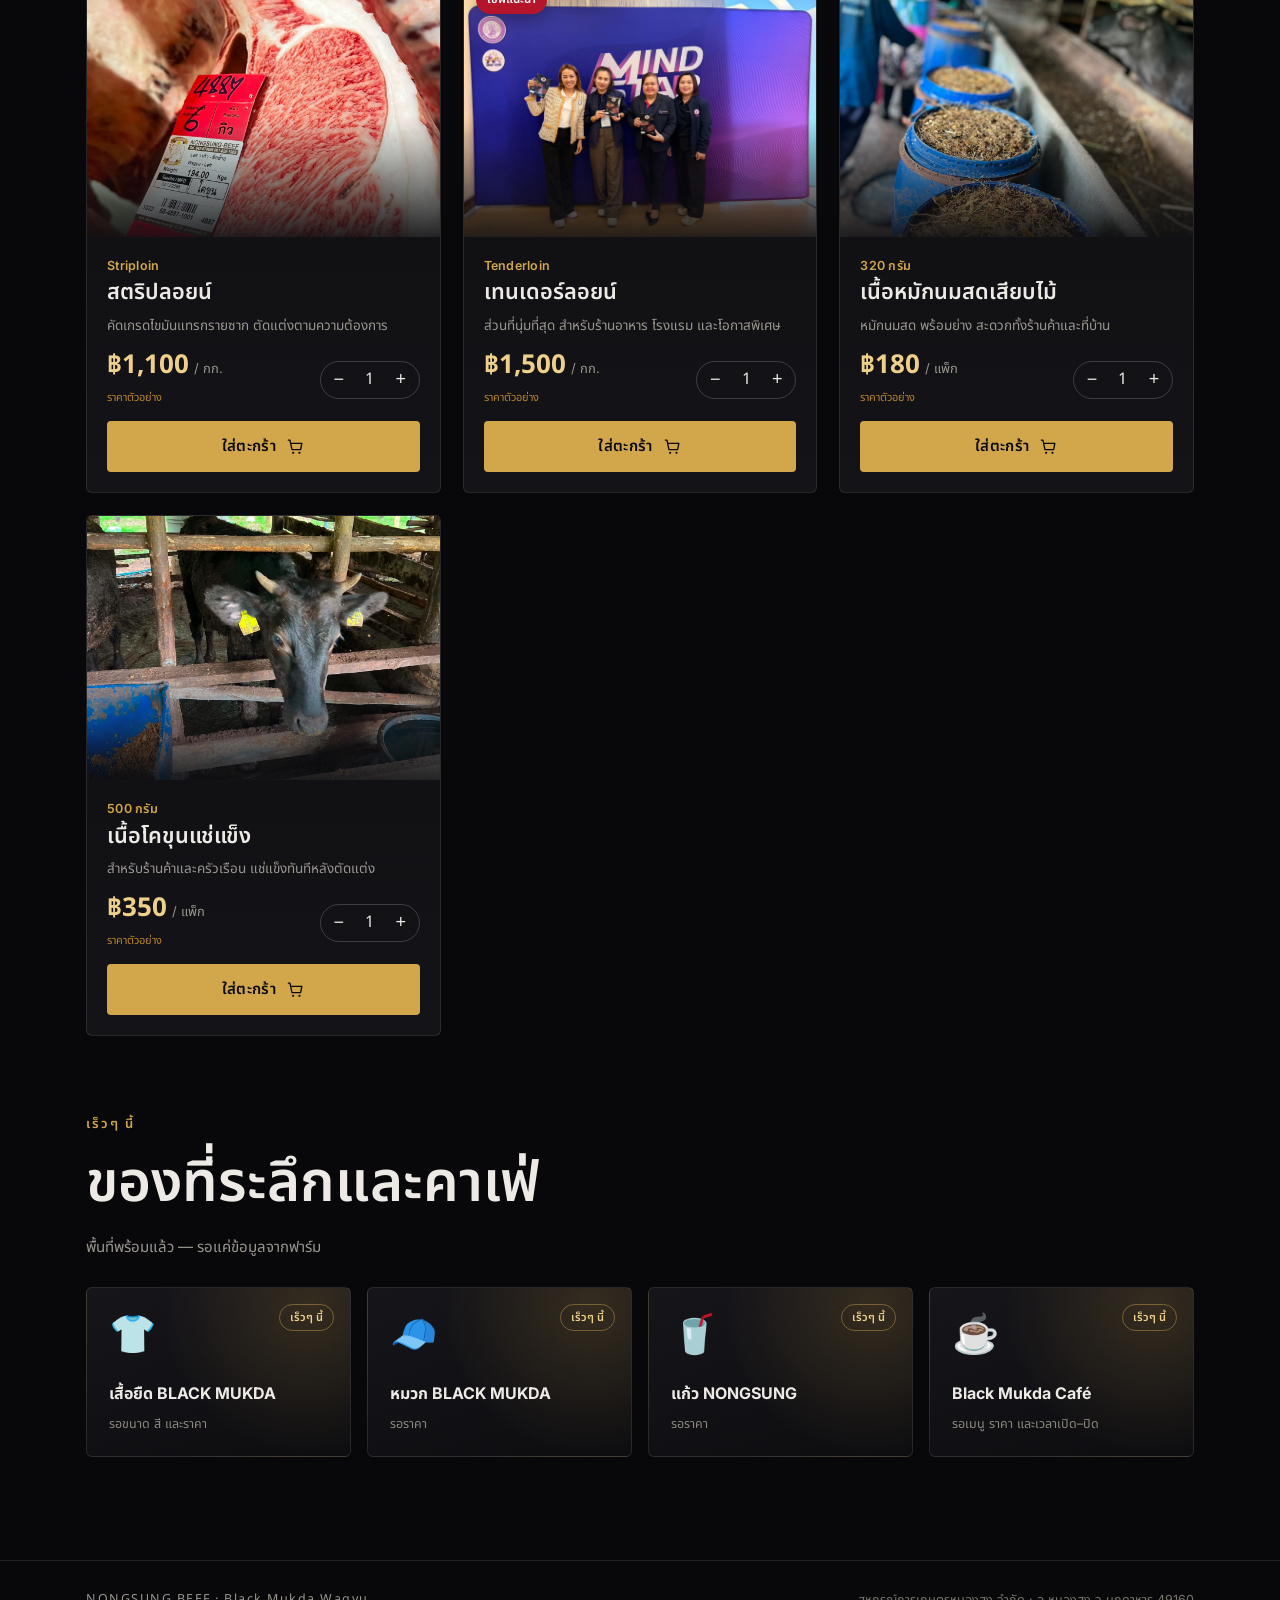
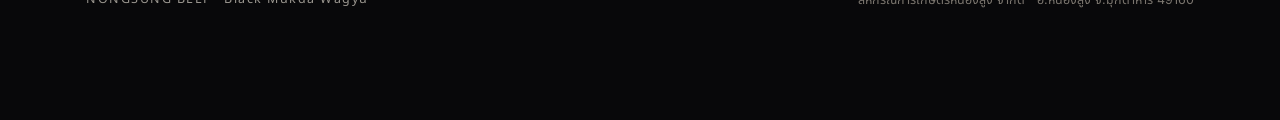
==== commit 2784618a: "Webshop v2: látványos, telefonra tervezett bolt lebegő kosárral Az első változatban telefonon a kosá" ====
--- a/shop.html
+++ b/shop.html
@@ -2,7 +2,7 @@
 <html lang="th">
 <head>
 <meta charset="utf-8">
-<meta name="viewport" content="width=device-width, initial-scale=1">
+<meta name="viewport" content="width=device-width, initial-scale=1, viewport-fit=cover">
 <title>ร้านค้าออนไลน์ | NONGSUNG BEEF</title>
 <meta name="description" content="สั่งซื้อเนื้อโคขุนวากิว Black Mukda และเนื้ออบพรีเมียมออนไลน์ จากสหกรณ์การเกษตรหนองสูง จังหวัดมุกดาหาร">
 <meta name="theme-color" content="#08080A">
@@ -10,17 +10,20 @@
 
 <link rel="preconnect" href="https://fonts.googleapis.com">
 <link rel="preconnect" href="https://fonts.gstatic.com" crossorigin>
-<link href="https://fonts.googleapis.com/css2?family=Oswald:wght@400;500;600;700&family=Inter:wght@400;500;600&family=Noto+Sans+Thai:wght@400;500;600;700&display=swap" rel="stylesheet">
+<link href="https://fonts.googleapis.com/css2?family=Oswald:wght@400;500;600;700&family=Inter:wght@400;500;600;700&family=Noto+Sans+Thai:wght@400;500;600;700&display=swap" rel="stylesheet">
 <link rel="stylesheet" href="assets/css/style.css?v=4">
-<link rel="stylesheet" href="assets/css/shop.css?v=1">
+<link rel="stylesheet" href="assets/css/shop.css?v=2">
 <link rel="icon" href="data:image/svg+xml,<svg xmlns='http://www.w3.org/2000/svg' viewBox='0 0 100 100'><rect width='100' height='100' fill='%230A0A0C'/><circle cx='50' cy='50' r='30' fill='%23B4152B'/><text x='50' y='63' font-size='34' font-family='Arial' font-weight='bold' fill='%23fff' text-anchor='middle'>NS</text></svg>">
 </head>
-<body class="shopbody">
+<body class="shop2">
 
 <div class="grain" aria-hidden="true"></div>
 
-<header class="shophead">
-  <div class="wrap shophead__in">
+<!-- mintabolt-jelzés: amíg a farm nem küldi a valódi árakat -->
+<div class="ribbon" id="ribbon"><span data-t="ribbon"></span></div>
+
+<header class="bar">
+  <div class="wrap bar__in">
     <a class="brand" href="index.html">
       <span class="brand__seal">
         <svg viewBox="0 0 64 64" aria-hidden="true">
@@ -32,9 +35,8 @@
       </span>
       <span class="brand__txt"><b>NONGSUNG</b><i>BLACK MUKDA WAGYU</i></span>
     </a>
-
-    <div class="shophead__tools">
-      <a class="backlink" href="index.html" data-t="back">กลับไปหน้าเว็บไซต์</a>
+    <div class="bar__tools">
+      <a class="bar__back" href="index.html">← <span data-t="back"></span></a>
       <div class="lang" id="lang" role="group" aria-label="Language"></div>
     </div>
   </div>
@@ -42,88 +44,140 @@
 
 <main>
 
-  <section class="shophero">
-    <div class="wrap">
-      <p class="eyebrow" data-t="head.eyebrow">สั่งซื้อออนไลน์</p>
-      <h1 data-t="head.title">ร้านค้าออนไลน์ NONGSUNG BEEF</h1>
-      <p class="shophero__lead" data-t="head.lead"></p>
+  <!-- ══════ NYITÓKÉP ══════ -->
+  <section class="hero2">
+    <img class="hero2__img" src="assets/img/hero.jpg" alt="">
+    <div class="hero2__veil"></div>
+    <div class="wrap hero2__in">
+      <p class="eyebrow" data-t="hero.eyebrow"></p>
+      <h1 class="hero2__title">
+        <span data-t="hero.title1"></span>
+        <span class="accent" data-t="hero.title2"></span>
+      </h1>
+      <p class="hero2__lead" data-t="hero.lead"></p>
+      <a class="btn btn--gold" href="#shop" data-t="hero.cta"></a>
+    </div>
+  </section>
 
-      <div class="demo">
-        <b data-t="demo.title"></b>
-        <span data-th="demo.body"></span>
+  <!-- ══════ BIZALMI SÁV ══════ -->
+  <section class="trust">
+    <div class="wrap trust__in">
+      <div class="trust__i">
+        <svg viewBox="0 0 24 24" aria-hidden="true"><path d="M12 2l2.4 5 5.6.8-4 3.9.9 5.5L12 14.6 7.1 17.2 8 11.7 4 7.8l5.6-.8z" fill="none" stroke="currentColor" stroke-width="1.5" stroke-linejoin="round"/></svg>
+        <span data-t="trust.1"></span>
+      </div>
+      <div class="trust__i">
+        <svg viewBox="0 0 24 24" aria-hidden="true"><path d="M12 2v20M4.5 6.5l15 11M19.5 6.5l-15 11M2 12h20" fill="none" stroke="currentColor" stroke-width="1.5" stroke-linecap="round"/></svg>
+        <span data-t="trust.2"></span>
+      </div>
+      <div class="trust__i">
+        <svg viewBox="0 0 24 24" aria-hidden="true"><circle cx="12" cy="9" r="6" fill="none" stroke="currentColor" stroke-width="1.5"/><path d="M8.5 14 7 22l5-3 5 3-1.5-8" fill="none" stroke="currentColor" stroke-width="1.5" stroke-linejoin="round"/></svg>
+        <span data-t="trust.3"></span>
+      </div>
+      <div class="trust__i">
+        <svg viewBox="0 0 24 24" aria-hidden="true"><path d="M3 21V10l9-6 9 6v11M9 21v-6h6v6" fill="none" stroke="currentColor" stroke-width="1.5" stroke-linejoin="round"/></svg>
+        <span data-t="trust.4"></span>
       </div>
     </div>
   </section>
 
-  <section class="sec sec--tight">
-    <div class="wrap shoplayout">
+  <!-- ══════ TERMÉKEK ══════ -->
+  <section class="catalog" id="shop">
+    <div class="wrap">
+      <header class="catalog__head">
+        <div>
+          <p class="eyebrow" data-t="shop.eyebrow"></p>
+          <h2 data-t="shop.title"></h2>
+        </div>
+        <div class="chips" id="chips" role="tablist"></div>
+      </header>
+      <div class="grid2" id="grid"></div>
+    </div>
+  </section>
 
-      <div class="shoplayout__main">
-        <div class="pgrid" id="grid"></div>
-
-        <div class="soonbox">
-          <h2 data-t="soon.title">กำลังจะมา</h2>
-          <p data-t="soon.lead"></p>
-          <div class="soongrid" id="soonGrid"></div>
-        </div>
-      </div>
-
-      <aside class="shoplayout__side">
-        <div class="panel">
-          <h2 data-t="cart.title">ตะกร้าสินค้า</h2>
-          <div id="cartBody"></div>
-
-          <div id="cartSums" class="sums" hidden>
-            <div><span data-t="cart.sub"></span><b id="sumSub"></b></div>
-            <div><span data-t="cart.ship"></span><b id="sumShip"></b></div>
-            <div class="sums__tot"><span data-t="cart.total"></span><b id="sumTotal"></b></div>
-          </div>
-        </div>
-
-        <div class="panel">
-          <h2 data-t="ship.title">วิธีจัดส่ง</h2>
-          <div id="shipList"></div>
-        </div>
-
-        <div class="panel">
-          <h2 data-t="form.title">ข้อมูลผู้สั่งซื้อ</h2>
-          <label><span data-t="form.name"></span>
-            <input id="fName" type="text" autocomplete="name"></label>
-          <label><span data-t="form.phone"></span>
-            <input id="fPhone" type="tel" autocomplete="tel"></label>
-          <label><span data-t="form.addr"></span>
-            <textarea id="fAddr" rows="3" autocomplete="street-address"></textarea></label>
-          <label><span data-t="form.note"></span>
-            <input id="fNote" type="text"></label>
-        </div>
-
-        <div class="panel">
-          <h2 data-t="pay.title">การชำระเงิน</h2>
-          <p class="pay" data-t="pay.body"></p>
-          <p class="pay pay--missing" id="payMissing" data-t="pay.missing"></p>
-        </div>
-
-        <div class="panel panel--send">
-          <button class="btn btn--gold btn--block" id="sendWa" data-t="send.wa"></button>
-          <button class="btn btn--ghost btn--block" id="sendLine" data-t="send.line"></button>
-          <button class="btn btn--ghost btn--block" id="sendMail" data-t="send.mail"></button>
-          <button class="btn btn--ghost btn--block" id="sendCopy" data-t="send.copy"></button>
-        </div>
-      </aside>
-
+  <!-- ══════ HAMAROSAN ══════ -->
+  <section class="soonsec">
+    <div class="wrap">
+      <p class="eyebrow" data-t="soon.eyebrow"></p>
+      <h2 data-t="soon.title"></h2>
+      <p class="soonsec__lead" data-t="soon.lead"></p>
+      <div class="soongrid2" id="soonGrid"></div>
     </div>
   </section>
 
 </main>
 
-<div class="flash" id="flash" hidden></div>
-
-<footer class="shopfoot">
-  <div class="wrap">
-    <span data-t="foot"></span> · <span id="yr"></span>
+<footer class="foot2">
+  <div class="wrap foot2__in">
+    <span class="foot2__brand">NONGSUNG BEEF · Black Mukda Wagyu</span>
+    <span data-t="foot"></span>
   </div>
 </footer>
 
-<script src="assets/js/shop.js?v=1"></script>
+<!-- ══════ LEBEGŐ KOSÁR — mindig látszik, amint van benne valami ══════ -->
+<button class="fab" id="fab" type="button" hidden>
+  <span class="fab__icon">
+    <svg viewBox="0 0 24 24" aria-hidden="true"><path d="M3 4h2l2.4 11.2a1 1 0 0 0 1 .8h9.2a1 1 0 0 0 1-.8L20 8H6.2" fill="none" stroke="currentColor" stroke-width="1.8" stroke-linecap="round" stroke-linejoin="round"/><circle cx="9" cy="20" r="1.4" fill="currentColor"/><circle cx="17" cy="20" r="1.4" fill="currentColor"/></svg>
+    <i id="fabCount">0</i>
+  </span>
+  <span class="fab__txt" data-t="fab"></span>
+  <b class="fab__total" id="fabTotal"></b>
+  <span class="fab__go">→</span>
+</button>
+
+<!-- ══════ PÉNZTÁR — felcsúszó panel ══════ -->
+<div class="scrim" id="scrim"></div>
+<aside class="drawer" id="drawer" aria-hidden="true">
+  <div class="drawer__head">
+    <h2 data-t="cart.title"></h2>
+    <button class="drawer__close" id="drawerClose" type="button" aria-label="close">✕</button>
+  </div>
+
+  <div class="drawer__body">
+    <div id="cartEmpty" class="empty2">
+      <p data-t="cart.empty"></p>
+      <button class="btn btn--gold" id="emptyCta" type="button" data-t="cart.emptyCta"></button>
+    </div>
+
+    <div id="cartItems"></div>
+
+    <div id="checkout" hidden>
+      <div class="sums2">
+        <div><span data-t="cart.sub"></span><b id="sumSub"></b></div>
+        <div><span data-t="cart.ship"></span><b id="sumShip"></b></div>
+        <div class="sums2__tot"><span data-t="cart.total"></span><b id="sumTotal"></b></div>
+      </div>
+
+      <h3 class="dh" data-t="ship.title"></h3>
+      <div id="shipList"></div>
+
+      <h3 class="dh" data-t="form.title"></h3>
+      <label class="field"><span data-t="form.name"></span><input id="fName" type="text" autocomplete="name"></label>
+      <label class="field"><span data-t="form.phone"></span><input id="fPhone" type="tel" autocomplete="tel" inputmode="tel"></label>
+      <label class="field"><span data-t="form.addr"></span><textarea id="fAddr" rows="3" autocomplete="street-address"></textarea></label>
+      <label class="field"><span data-t="form.note"></span><input id="fNote" type="text"></label>
+
+      <h3 class="dh" data-t="pay.title"></h3>
+      <p class="paynote" data-t="pay.body"></p>
+      <p class="paynote paynote--warn" id="payMissing" data-t="pay.missing"></p>
+    </div>
+  </div>
+
+  <div class="drawer__foot" id="drawerFoot">
+    <button class="btn btn--gold btn--block send2" id="sendWa" type="button">
+      <svg viewBox="0 0 24 24" aria-hidden="true"><path d="M20 12a8 8 0 0 1-11.8 7l-4.2 1.1 1.1-4A8 8 0 1 1 20 12z" fill="none" stroke="currentColor" stroke-width="1.7" stroke-linejoin="round"/></svg>
+      <span data-t="send.wa"></span>
+    </button>
+    <button class="btn btn--ghost btn--block" id="sendLine" type="button" data-t="send.line"></button>
+    <div class="send2__row">
+      <button class="btn btn--ghost" id="sendMail" type="button" data-t="send.mail"></button>
+      <button class="btn btn--ghost" id="sendCopy" type="button" data-t="send.copy"></button>
+    </div>
+  </div>
+</aside>
+
+<div class="toast" id="toast" role="status" aria-live="polite"></div>
+
+<script src="assets/js/shop.js?v=2"></script>
 </body>
 </html>
--- a/assets/css/shop.css
+++ b/assets/css/shop.css
@@ -1,183 +1,356 @@
 /* ============================================================
-   NONGSUNG BEEF — ร้านค้าออนไลน์ (shop)
-   A style.css tokenjeire épül: --ink, --gold, --line, --f-disp…
+   NONGSUNG BEEF — ร้านค้าออนไลน์ · v2
+   A style.css tokenjeire épül (--ink, --gold, --line, --f-disp…).
+   Telefonra tervezve: Thaiföldön szinte mindenki onnan vásárol.
    ============================================================ */
 
-.shopbody{ padding-top:0; }
+.shop2{ background:var(--ink); }
+
+/* ---------- mintabolt-szalag ---------- */
+.ribbon{
+  position:relative; z-index:120;
+  background:linear-gradient(90deg,#6E4A12,#D2A64B 45%,#EFD08B 55%,#8A5E18);
+  color:#1A1206; text-align:center;
+  font-size:12.5px; font-weight:600; padding:7px 14px; line-height:1.4;
+}
 
 /* ---------- fejléc ---------- */
-.shophead{
-  position:sticky; top:0; z-index:100;
-  background:rgba(8,8,10,.92); backdrop-filter:blur(14px);
+.bar{
+  position:sticky; top:0; z-index:110;
+  background:rgba(8,8,10,.86); backdrop-filter:blur(16px) saturate(140%);
   border-bottom:1px solid var(--line);
 }
-.shophead__in{ display:flex; align-items:center; gap:18px; height:72px; }
-.shophead__tools{ display:flex; align-items:center; gap:16px; margin-left:auto; }
-
-.backlink{
-  font-family:var(--f-disp); font-size:12px; font-weight:600;
-  letter-spacing:.1em; text-transform:uppercase; text-decoration:none;
-  color:var(--txt-dim); border-bottom:1px solid transparent; padding-bottom:2px;
-  transition:color .25s, border-color .25s;
-}
-.backlink:hover{ color:var(--gold); border-bottom-color:var(--gold); }
-html[lang="th"] .backlink{ letter-spacing:0; text-transform:none; font-size:13px; }
-
-/* ---------- hero ---------- */
-.shophero{ padding:56px 0 8px; }
-.shophero h1{
-  font-family:var(--f-disp); font-size:clamp(28px,4vw,52px);
-  text-transform:uppercase; margin:0 0 .4em;
-}
-html[lang="th"] .shophero h1{ text-transform:none; letter-spacing:0; line-height:1.25; }
-.shophero__lead{ font-size:clamp(15px,1.3vw,19px); color:#C9C4BC; max-width:56ch; }
-
-.demo{
-  display:flex; flex-direction:column; gap:4px;
-  border:1px solid rgba(210,166,75,.45);
-  background:rgba(210,166,75,.08);
-  padding:14px 18px; margin-top:22px; max-width:62ch;
-}
-.demo b{ color:var(--gold-lt); font-size:14px; }
-.demo span{ color:var(--txt-dim); font-size:14px; line-height:1.6; }
-
-.sec--tight{ padding:34px 0 70px; }
-
-/* ---------- elrendezés ---------- */
-.shoplayout{ display:grid; grid-template-columns:1fr 360px; gap:34px; align-items:start; }
-@media (max-width:1000px){ .shoplayout{ grid-template-columns:1fr; } }
-
-/* ---------- termékkártyák ---------- */
-.pgrid{ display:grid; grid-template-columns:repeat(auto-fill,minmax(250px,1fr)); gap:20px; }
-
-.pcard{
-  border:1px solid var(--line); background:var(--ink-2);
-  display:flex; flex-direction:column; overflow:hidden;
-  transition:border-color .3s, transform .3s var(--ease);
-}
-.pcard:hover{ border-color:var(--line-2); transform:translateY(-3px); }
-
-.pcard__media{ position:relative; aspect-ratio:4/3; overflow:hidden; }
-.pcard__media img{ width:100%; height:100%; object-fit:cover; }
-.pcard__tag{
-  position:absolute; top:10px; left:10px;
-  background:rgba(8,8,10,.82); border:1px solid var(--line-2);
-  color:var(--gold); font-size:11px; padding:4px 9px;
-  font-family:var(--f-disp); letter-spacing:.08em; text-transform:uppercase;
-}
-html[lang="th"] .pcard__tag{ letter-spacing:0; text-transform:none; font-size:12px; }
-
-.pcard__body{ padding:15px 16px 17px; display:flex; flex-direction:column; gap:9px; flex:1; }
-.pcard__body h3{ font-size:16px; margin:0; text-transform:none; letter-spacing:0; line-height:1.35; }
-.pcard__body p{ margin:0; font-size:13.5px; line-height:1.6; color:var(--txt-dim); max-width:none; }
-
-.pcard__price{ display:flex; align-items:baseline; gap:8px; flex-wrap:wrap; margin-top:auto; }
-.pcard__price b{ color:var(--gold-lt); font-size:19px; font-family:var(--f-disp); }
-.pcard__price span{ font-size:12.5px; color:var(--txt-dim); }
-.pcard__price .ph{
-  font-style:normal; font-size:11px; color:#C08A2E;
-  border:1px solid rgba(210,166,75,.4); padding:2px 7px;
-}
-
-/* mennyiség */
-.qrow{ display:flex; align-items:center; gap:7px; margin-top:4px; }
-.qbtn{
-  width:32px; height:32px; flex:0 0 auto;
-  background:none; border:1px solid var(--line-2); color:var(--txt);
-  font-size:17px; line-height:1; cursor:pointer; transition:border-color .2s, color .2s;
-}
-.qbtn:hover{ border-color:var(--gold); color:var(--gold); }
-.qval{ min-width:26px; text-align:center; font-family:var(--f-disp); font-size:15px; }
-
-.btn--sm{ padding:9px 15px; font-size:12px; margin-left:auto; }
-html[lang="th"] .btn--sm{ font-size:13px; }
-.btn.is-hit{ background:var(--gold-lt); color:#0A0A0C; border-color:var(--gold-lt); }
-
-/* ---------- „gyakorlatilag kész, csak adat kell" ---------- */
-.soonbox{ margin-top:38px; border-top:1px solid var(--line); padding-top:26px; }
-.soonbox h2{ font-size:clamp(19px,2vw,26px); margin:0 0 .3em; }
-.soonbox p{ font-size:14px; color:var(--txt-dim); }
-.soongrid{ display:grid; grid-template-columns:repeat(auto-fill,minmax(210px,1fr)); gap:12px; margin-top:16px; }
-.soon{
-  border:1px dashed var(--line-2); padding:14px 15px;
-  display:flex; flex-direction:column; gap:4px; background:rgba(255,255,255,.015);
-}
-.soon b{ font-size:14px; }
-.soon span{ font-size:12.5px; color:#8C877F; }
-
-/* ---------- oldalsáv panelek ---------- */
-.panel{
-  border:1px solid var(--line); background:var(--ink-2);
-  padding:18px 19px 20px; margin-bottom:16px;
-}
-.panel h2{
-  font-size:14px; letter-spacing:.14em; text-transform:uppercase;
-  margin:0 0 14px; color:var(--gold);
-}
-html[lang="th"] .panel h2{ letter-spacing:.02em; text-transform:none; font-size:15px; }
-
-.panel label{ display:block; margin-bottom:11px; }
-.panel label span{
-  display:block; font-size:12px; color:var(--txt-dim); margin-bottom:5px;
-  font-family:var(--f-disp); letter-spacing:.06em; text-transform:uppercase;
-}
-html[lang="th"] .panel label span{ letter-spacing:0; text-transform:none; font-size:13px; }
-.panel input, .panel textarea{
-  width:100%; background:var(--ink-3); border:1px solid var(--line-2);
-  color:var(--txt); font-family:var(--f-body); font-size:14px;
-  padding:9px 11px; resize:vertical;
-}
-.panel input:focus, .panel textarea:focus{ outline:none; border-color:var(--gold); }
-
-.cart__empty{ font-size:13.5px; color:var(--txt-dim); margin:0; }
-
-.citem{
-  display:grid; grid-template-columns:1fr auto auto auto;
-  gap:9px; align-items:center; padding:9px 0;
-  border-bottom:1px solid var(--line); font-size:13.5px;
-}
-.citem__n{ line-height:1.4; }
-.citem__q{ color:var(--txt-dim); }
-.citem__p{ color:var(--gold-lt); font-family:var(--f-disp); }
-.citem__x{
-  background:none; border:0; color:#7A756E; cursor:pointer; font-size:12px; padding:2px 4px;
-}
-.citem__x:hover{ color:var(--ruby-lt); }
-
-.sums{ margin-top:14px; font-size:13.5px; }
-.sums div{ display:flex; justify-content:space-between; padding:5px 0; color:var(--txt-dim); }
-.sums b{ color:var(--txt); font-family:var(--f-disp); }
-.sums__tot{ border-top:1px solid var(--line-2); margin-top:6px; padding-top:10px !important; }
-.sums__tot span{ color:var(--txt); }
-.sums__tot b{ color:var(--gold-lt); font-size:18px; }
-
-.shipopt{
-  display:grid; grid-template-columns:auto 1fr auto; gap:10px; align-items:center;
-  padding:9px 0; border-bottom:1px solid var(--line); font-size:13.5px; cursor:pointer;
-}
-.shipopt:last-child{ border-bottom:0; }
-.shipopt input{ width:auto; accent-color:var(--gold); }
-.shipopt b{ color:var(--gold-lt); font-family:var(--f-disp); font-size:13px; }
-
-.pay{ font-size:13px; color:var(--txt-dim); line-height:1.6; margin:0; }
-.pay--missing{
-  margin-top:9px; color:#C08A2E;
-  border-left:2px solid rgba(210,166,75,.5); padding-left:10px;
-}
-
-.panel--send{ display:flex; flex-direction:column; gap:9px; }
-.panel--send .btn{ margin:0; }
+.bar__in{ display:flex; align-items:center; height:66px; gap:16px; }
+.bar__tools{ margin-left:auto; display:flex; align-items:center; gap:16px; }
+.bar__back{
+  font-size:13px; color:var(--txt-dim); text-decoration:none; transition:color .25s;
+}
+.bar__back:hover{ color:var(--gold); }
+@media (max-width:560px){ .bar__back{ display:none; } .brand__txt i{ display:none; } }
+
+/* ---------- nyitókép ---------- */
+.hero2{
+  position:relative; min-height:clamp(440px,68vh,640px);
+  display:flex; align-items:flex-end; overflow:hidden; isolation:isolate;
+}
+.hero2__img{
+  position:absolute; inset:0; width:100%; height:100%; object-fit:cover; z-index:-2;
+  transform:scale(1.04); animation:heroIn 1.6s var(--ease) both;
+}
+@keyframes heroIn{ from{ transform:scale(1.12); opacity:.4; } to{ transform:scale(1.04); opacity:1; } }
+.hero2__veil{
+  position:absolute; inset:0; z-index:-1;
+  background:
+    linear-gradient(180deg, rgba(8,8,10,.25) 0%, rgba(8,8,10,.35) 40%, rgba(8,8,10,.94) 100%),
+    radial-gradient(ellipse at 20% 100%, rgba(180,21,43,.28), transparent 60%);
+}
+.hero2__in{ padding-top:70px; padding-bottom:56px; }
+.hero2__title{
+  font-family:var(--f-disp); font-size:clamp(40px,7vw,92px); line-height:1.02;
+  text-transform:uppercase; margin:0 0 .35em; letter-spacing:-.01em;
+}
+.hero2__title span{ display:block; }
+.hero2__title .accent{
+  background:linear-gradient(96deg,var(--gold-lt),var(--gold) 45%,#9A6F22);
+  -webkit-background-clip:text; background-clip:text; color:transparent;
+}
+html[lang="th"] .hero2__title{ text-transform:none; letter-spacing:0; line-height:1.18; }
+.hero2__lead{ font-size:clamp(15px,1.5vw,20px); color:#D6D1C9; max-width:44ch; margin-bottom:28px; }
+
+/* ---------- bizalmi sáv ---------- */
+.trust{ border-top:1px solid var(--line); border-bottom:1px solid var(--line); background:var(--ink-2); }
+.trust__in{ display:grid; grid-template-columns:repeat(4,1fr); }
+.trust__i{
+  display:flex; align-items:center; gap:12px; padding:20px 16px;
+  font-size:13.5px; color:#CFCAC2; line-height:1.35;
+}
+.trust__i + .trust__i{ border-left:1px solid var(--line); }
+.trust__i svg{ width:24px; height:24px; color:var(--gold); flex:0 0 auto; }
+@media (max-width:820px){
+  .trust__in{ grid-template-columns:1fr 1fr; }
+  .trust__i:nth-child(3){ border-left:0; }
+  .trust__i:nth-child(n+3){ border-top:1px solid var(--line); }
+}
+
+/* ---------- katalógus ---------- */
+.catalog{ padding:clamp(52px,7vw,96px) 0 clamp(40px,6vw,80px); }
+.catalog__head{
+  display:flex; align-items:flex-end; justify-content:space-between;
+  gap:24px; flex-wrap:wrap; margin-bottom:34px;
+}
+.catalog__head h2{ margin:0; }
+
+.chips{ display:flex; gap:8px; flex-wrap:wrap; }
+.chip{
+  background:transparent; border:1px solid var(--line-2); color:var(--txt-dim);
+  font-family:var(--f-body); font-size:13.5px; font-weight:500;
+  padding:9px 18px; border-radius:999px; cursor:pointer;
+  transition:all .25s var(--ease);
+}
+.chip:hover{ color:var(--txt); border-color:var(--gold); }
+.chip.is-on{ background:var(--gold); border-color:var(--gold); color:#0A0A0C; font-weight:600; }
+
+/* ---------- termékkártya ---------- */
+.grid2{ display:grid; grid-template-columns:repeat(auto-fill,minmax(290px,1fr)); gap:22px; }
+@media (max-width:640px){ .grid2{ grid-template-columns:1fr; gap:18px; } }
+
+.card2{
+  position:relative; display:flex; flex-direction:column;
+  background:linear-gradient(180deg,var(--ink-2),var(--ink-3));
+  border:1px solid var(--line); border-radius:6px; overflow:hidden;
+  transition:transform .45s var(--ease), border-color .35s, box-shadow .45s var(--ease);
+  animation:cardIn .7s var(--ease) both; animation-delay:calc(var(--i,0) * 70ms);
+}
+@keyframes cardIn{ from{ opacity:0; transform:translateY(22px); } to{ opacity:1; transform:none; } }
+.card2:hover{
+  transform:translateY(-6px); border-color:rgba(210,166,75,.45);
+  box-shadow:0 26px 60px -24px rgba(0,0,0,.8), 0 0 0 1px rgba(210,166,75,.12);
+}
+
+.card2__media{ position:relative; aspect-ratio:4/3; overflow:hidden; }
+.card2__media img{ width:100%; height:100%; object-fit:cover; transition:transform .9s var(--ease); }
+.card2:hover .card2__media img{ transform:scale(1.07); }
+.card2__media::after{
+  content:""; position:absolute; inset:auto 0 0; height:45%;
+  background:linear-gradient(0deg,rgba(14,14,17,.9),transparent);
+}
+
+.card2__badge{
+  position:absolute; top:12px; left:12px; z-index:2;
+  font-size:11.5px; font-weight:600; padding:5px 11px; border-radius:999px;
+  background:var(--gold); color:#0A0A0C; box-shadow:0 6px 18px rgba(0,0,0,.35);
+}
+.card2__badge--chef{ background:var(--ruby); color:#fff; }
+.card2__badge--bulk{ background:rgba(8,8,10,.8); color:var(--gold-lt); border:1px solid rgba(210,166,75,.5); }
+
+.card2__body{ padding:18px 20px 20px; display:flex; flex-direction:column; flex:1; }
+.card2__size{
+  margin:0 0 4px; font-size:11.5px; font-weight:600; color:var(--gold);
+  letter-spacing:.14em; text-transform:uppercase;
+}
+html[lang="th"] .card2__size{ letter-spacing:.02em; text-transform:none; font-size:12.5px; }
+.card2 h3{
+  font-family:var(--f-disp); font-size:clamp(20px,1.7vw,24px); margin:0 0 8px;
+  text-transform:none; letter-spacing:0; line-height:1.2;
+}
+.card2__desc{
+  font-size:13.5px; line-height:1.6; color:var(--txt-dim); margin:0 0 16px; max-width:none;
+  display:-webkit-box; -webkit-line-clamp:2; -webkit-box-orient:vertical; overflow:hidden;
+}
+
+.card2__foot{ display:flex; align-items:center; justify-content:space-between; gap:12px; margin-top:auto; margin-bottom:14px; }
+.card2__price{ display:flex; align-items:baseline; gap:5px; flex-wrap:wrap; }
+.card2__price b{ font-family:var(--f-disp); font-size:26px; color:var(--gold-lt); line-height:1; }
+.card2__price span{ font-size:13px; color:var(--txt-dim); }
+.card2__price em{
+  flex-basis:100%; font-style:normal; font-size:11px; color:#B8842C; margin-top:4px;
+}
+
+/* mennyiségválasztó */
+.stepper{
+  display:inline-flex; align-items:center; border:1px solid var(--line-2);
+  border-radius:999px; overflow:hidden; flex:0 0 auto;
+}
+.stepper button{
+  width:36px; height:36px; background:none; border:0; color:var(--txt);
+  font-size:18px; cursor:pointer; transition:background .2s, color .2s;
+}
+.stepper button:hover{ background:rgba(210,166,75,.14); color:var(--gold-lt); }
+.stepper output{ min-width:26px; text-align:center; font-family:var(--f-disp); font-size:16px; }
+.stepper--sm button{ width:30px; height:30px; font-size:15px; }
+.stepper--sm output{ min-width:22px; font-size:14px; }
+
+.card2__add{
+  display:flex; align-items:center; justify-content:center; gap:10px; width:100%;
+  padding:14px; border:0; border-radius:4px; cursor:pointer;
+  background:var(--gold); color:#0A0A0C;
+  font-family:var(--f-disp); font-size:14px; font-weight:600; letter-spacing:.1em; text-transform:uppercase;
+  transition:background .25s, transform .15s;
+}
+html[lang="th"] .card2__add{ letter-spacing:.02em; text-transform:none; font-size:15px; }
+.card2__add svg{ width:19px; height:19px; }
+.card2__add:hover{ background:var(--gold-lt); }
+.card2__add:active{ transform:scale(.98); }
+.card2__add.is-hit{ animation:hit .45s var(--ease); }
+@keyframes hit{ 0%{ transform:scale(1); } 40%{ transform:scale(.96); background:#fff; } 100%{ transform:scale(1); } }
+
+/* ---------- hamarosan ---------- */
+.soonsec{ padding:0 0 clamp(64px,8vw,110px); }
+.soonsec h2{ margin-bottom:.25em; }
+.soonsec__lead{ color:var(--txt-dim); margin-bottom:28px; }
+.soongrid2{ display:grid; grid-template-columns:repeat(auto-fill,minmax(220px,1fr)); gap:16px; }
+.soon2{
+  position:relative; overflow:hidden; border-radius:6px; padding:26px 22px 22px;
+  border:1px solid var(--line); display:flex; flex-direction:column; gap:6px; min-height:170px;
+  background:
+    radial-gradient(circle at 85% 12%, rgba(210,166,75,.18), transparent 55%),
+    linear-gradient(160deg,#16151A,#0D0D10);
+  transition:border-color .3s, transform .4s var(--ease);
+}
+.soon2:hover{ border-color:rgba(210,166,75,.4); transform:translateY(-3px); }
+.soon2__icon{ font-size:38px; line-height:1; margin-bottom:auto; filter:saturate(.9); }
+.soon2__badge{
+  position:absolute; top:16px; right:16px; font-size:11px; font-weight:600;
+  color:var(--gold-lt); border:1px solid rgba(210,166,75,.45); border-radius:999px; padding:3px 10px;
+}
+.soon2 b{ font-size:16px; margin-top:18px; }
+.soon2 small{ font-size:12.5px; color:#8C877F; }
+
+/* ---------- lábléc ---------- */
+.foot2{ border-top:1px solid var(--line); padding:28px 0 110px; }
+.foot2__in{ display:flex; flex-wrap:wrap; gap:8px 24px; justify-content:space-between; font-size:12.5px; color:#7A756E; }
+.foot2__brand{ color:var(--txt-dim); font-family:var(--f-disp); letter-spacing:.12em; }
+
+/* ---------- lebegő kosár ---------- */
+.fab{
+  position:fixed; right:22px; bottom:22px; z-index:150;
+  display:flex; align-items:center; gap:12px;
+  background:var(--gold); color:#0A0A0C; border:0; border-radius:999px;
+  padding:10px 22px 10px 10px; cursor:pointer;
+  font-family:var(--f-body); font-size:15px; font-weight:600;
+  box-shadow:0 18px 44px -10px rgba(210,166,75,.55), 0 8px 24px rgba(0,0,0,.5);
+  animation:fabIn .45s var(--ease) both;
+}
+.fab[hidden]{ display:none; }
+@keyframes fabIn{ from{ opacity:0; transform:translateY(20px) scale(.9); } to{ opacity:1; transform:none; } }
+.fab.is-bump{ animation:bumpy .55s var(--ease); }
+@keyframes bumpy{ 0%,100%{ transform:scale(1); } 35%{ transform:scale(1.08); } 65%{ transform:scale(.97); } }
+.fab__icon{
+  position:relative; width:42px; height:42px; border-radius:50%;
+  background:#0A0A0C; color:var(--gold); display:grid; place-items:center;
+}
+.fab__icon svg{ width:22px; height:22px; }
+.fab__icon i{
+  position:absolute; top:-3px; right:-3px; min-width:20px; height:20px; padding:0 5px;
+  background:var(--ruby-lt); color:#fff; border-radius:999px; border:2px solid var(--gold);
+  font-style:normal; font-size:11px; font-weight:700; display:grid; place-items:center;
+}
+.fab__total{ font-family:var(--f-disp); font-size:17px; }
+.fab__go{ font-size:18px; }
+@media (max-width:640px){
+  .fab{ left:12px; right:12px; bottom:12px; justify-content:flex-start; border-radius:14px; padding:10px 18px 10px 10px; }
+  .fab__total{ margin-left:auto; }
+}
+
+/* ---------- pénztár-panel ---------- */
+.scrim{
+  position:fixed; inset:0; z-index:190; background:rgba(0,0,0,.62);
+  backdrop-filter:blur(3px); opacity:0; visibility:hidden;
+  transition:opacity .35s var(--ease), visibility .35s;
+}
+.drawer{
+  position:fixed; top:0; right:0; bottom:0; z-index:200;
+  width:min(460px,100%); display:flex; flex-direction:column;
+  background:#0E0E11; border-left:1px solid var(--line-2);
+  transform:translateX(102%); transition:transform .45s var(--ease);
+  box-shadow:-30px 0 80px rgba(0,0,0,.6);
+}
+.is-drawer .scrim{ opacity:1; visibility:visible; }
+.is-drawer .drawer{ transform:none; }
+.is-drawer{ overflow:hidden; }
+
+@media (max-width:640px){
+  .drawer{
+    top:auto; left:0; width:100%; max-height:92vh; border-left:0;
+    border-top:1px solid var(--line-2); border-radius:18px 18px 0 0;
+    transform:translateY(102%);
+  }
+  .drawer::before{
+    content:""; position:absolute; top:8px; left:50%; width:44px; height:4px;
+    margin-left:-22px; border-radius:4px; background:var(--line-2);
+  }
+}
+
+.drawer__head{
+  display:flex; align-items:center; justify-content:space-between;
+  padding:22px 22px 16px; border-bottom:1px solid var(--line);
+}
+.drawer__head h2{ font-size:22px; margin:0; text-transform:none; letter-spacing:0; }
+.drawer__close{
+  width:36px; height:36px; border-radius:50%; border:1px solid var(--line-2);
+  background:none; color:var(--txt); cursor:pointer; font-size:14px; transition:border-color .2s;
+}
+.drawer__close:hover{ border-color:var(--gold); color:var(--gold); }
+
+.drawer__body{ flex:1; overflow-y:auto; padding:6px 22px 20px; -webkit-overflow-scrolling:touch; }
+.drawer__foot{ padding:16px 22px 22px; border-top:1px solid var(--line); display:flex; flex-direction:column; gap:9px; background:#0B0B0D; }
+.drawer__foot .btn{ margin:0; }
+.drawer__foot[hidden]{ display:none; }
+
+.empty2{ text-align:center; padding:48px 10px; color:var(--txt-dim); }
+.empty2[hidden]{ display:none; }
+.empty2 p{ margin:0 auto 20px; }
+
+.line{
+  display:grid; grid-template-columns:56px 1fr auto; grid-template-rows:auto auto;
+  gap:4px 12px; align-items:center; padding:14px 0; border-bottom:1px solid var(--line);
+}
+.line img{ grid-row:1 / 3; width:56px; height:56px; object-fit:cover; border-radius:4px; }
+.line__txt{ display:flex; flex-direction:column; gap:2px; min-width:0; }
+.line__txt b{ font-size:14.5px; }
+.line__txt small{ font-size:12px; color:var(--txt-dim); }
+.line .stepper{ grid-column:2; justify-self:start; }
+.line__sum{ grid-column:3; grid-row:1 / 3; font-family:var(--f-disp); font-size:16px; color:var(--gold-lt); }
+
+.sums2{ padding:14px 0 4px; font-size:14px; }
+.sums2 div{ display:flex; justify-content:space-between; padding:5px 0; color:var(--txt-dim); }
+.sums2 b{ color:var(--txt); font-family:var(--f-disp); }
+.sums2__tot{ border-top:1px solid var(--line-2); margin-top:8px; padding-top:12px !important; }
+.sums2__tot span{ color:var(--txt); font-weight:600; }
+.sums2__tot b{ font-size:24px; color:var(--gold-lt); }
+
+.dh{
+  font-size:13px; color:var(--gold); margin:24px 0 12px;
+  letter-spacing:.14em; text-transform:uppercase;
+}
+html[lang="th"] .dh{ letter-spacing:.02em; text-transform:none; font-size:15px; }
+
+.shipopt2{
+  display:grid; grid-template-columns:auto 1fr auto; gap:12px; align-items:center;
+  padding:12px 14px; margin-bottom:8px; border:1px solid var(--line); border-radius:6px;
+  cursor:pointer; transition:border-color .2s, background .2s;
+}
+.shipopt2:hover{ border-color:var(--line-2); }
+.shipopt2.is-on{ border-color:var(--gold); background:rgba(210,166,75,.07); }
+.shipopt2 input{ accent-color:var(--gold); width:17px; height:17px; }
+.shipopt2__txt{ display:flex; flex-direction:column; gap:1px; }
+.shipopt2__txt b{ font-size:14px; }
+.shipopt2__txt small{ font-size:12px; color:var(--txt-dim); }
+.shipopt2__fee{ font-family:var(--f-disp); color:var(--gold-lt); font-size:15px; }
+
+.field{ display:block; margin-bottom:12px; }
+.field span{ display:block; font-size:12.5px; color:var(--txt-dim); margin-bottom:6px; }
+.field input, .field textarea{
+  width:100%; background:var(--ink-3); border:1px solid var(--line-2); border-radius:6px;
+  color:var(--txt); font-family:var(--f-body); font-size:16px; /* 16px: iOS nem zoomol bele */
+  padding:12px 13px; resize:vertical; transition:border-color .2s, box-shadow .2s;
+}
+.field input:focus, .field textarea:focus{ outline:none; border-color:var(--gold); box-shadow:0 0 0 3px rgba(210,166,75,.15); }
+.field .is-bad{ border-color:var(--ruby-lt); box-shadow:0 0 0 3px rgba(226,58,80,.15); }
+
+.paynote{ font-size:13px; color:var(--txt-dim); line-height:1.6; margin:0; }
+.paynote--warn{ margin-top:10px; color:#C9953A; border-left:2px solid rgba(210,166,75,.55); padding-left:11px; }
+.paynote--warn[hidden]{ display:none; }
+
+.send2{ display:flex; align-items:center; justify-content:center; gap:10px; }
+.send2 svg{ width:20px; height:20px; }
+.send2__row{ display:grid; grid-template-columns:1fr 1fr; gap:9px; }
+.send2__row .btn{ padding:12px 10px; font-size:12.5px; }
+html[lang="th"] .send2__row .btn{ font-size:13.5px; }
+#sendLine[hidden]{ display:none; }
 
 /* ---------- visszajelzés ---------- */
-.flash{
-  position:fixed; left:50%; bottom:26px; transform:translateX(-50%);
-  background:var(--ink-3); border:1px solid var(--gold);
-  color:var(--txt); font-size:14px; padding:12px 20px; z-index:300;
-  box-shadow:0 14px 40px rgba(0,0,0,.6);
-}
-
-/* ---------- lábléc ---------- */
-.shopfoot{
-  border-top:1px solid var(--line); padding:26px 0 34px;
-  font-size:12.5px; color:#7A756E;
-}
+.toast{
+  position:fixed; left:50%; top:84px; z-index:260;
+  transform:translate(-50%,-14px); opacity:0; pointer-events:none;
+  background:#16151A; border:1px solid var(--gold); color:var(--txt);
+  font-size:14px; font-weight:500; padding:12px 22px; border-radius:999px;
+  box-shadow:0 18px 44px rgba(0,0,0,.6);
+  transition:opacity .3s var(--ease), transform .3s var(--ease);
+}
+.toast.is-on{ opacity:1; transform:translate(-50%,0); }
+
+@media (prefers-reduced-motion:reduce){
+  .card2, .hero2__img, .fab{ animation:none; }
+  .drawer, .scrim{ transition:none; }
+}
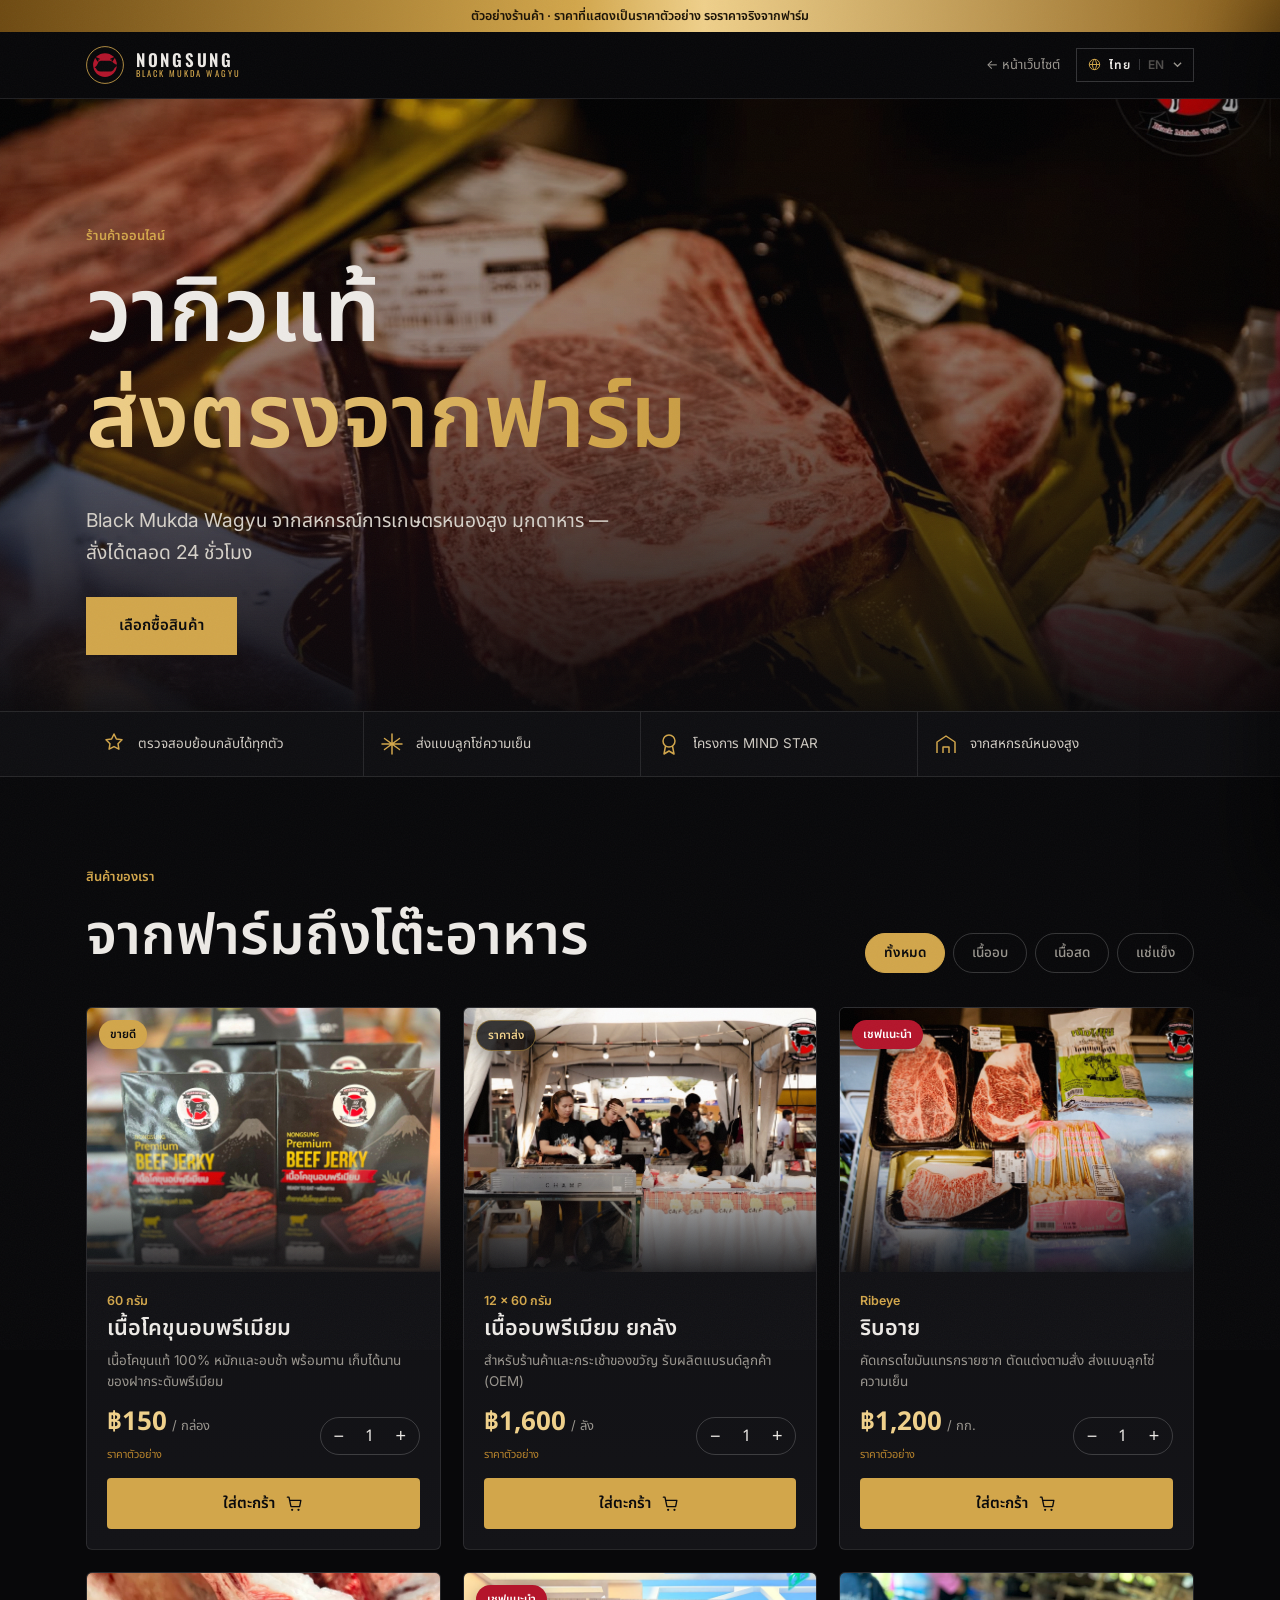
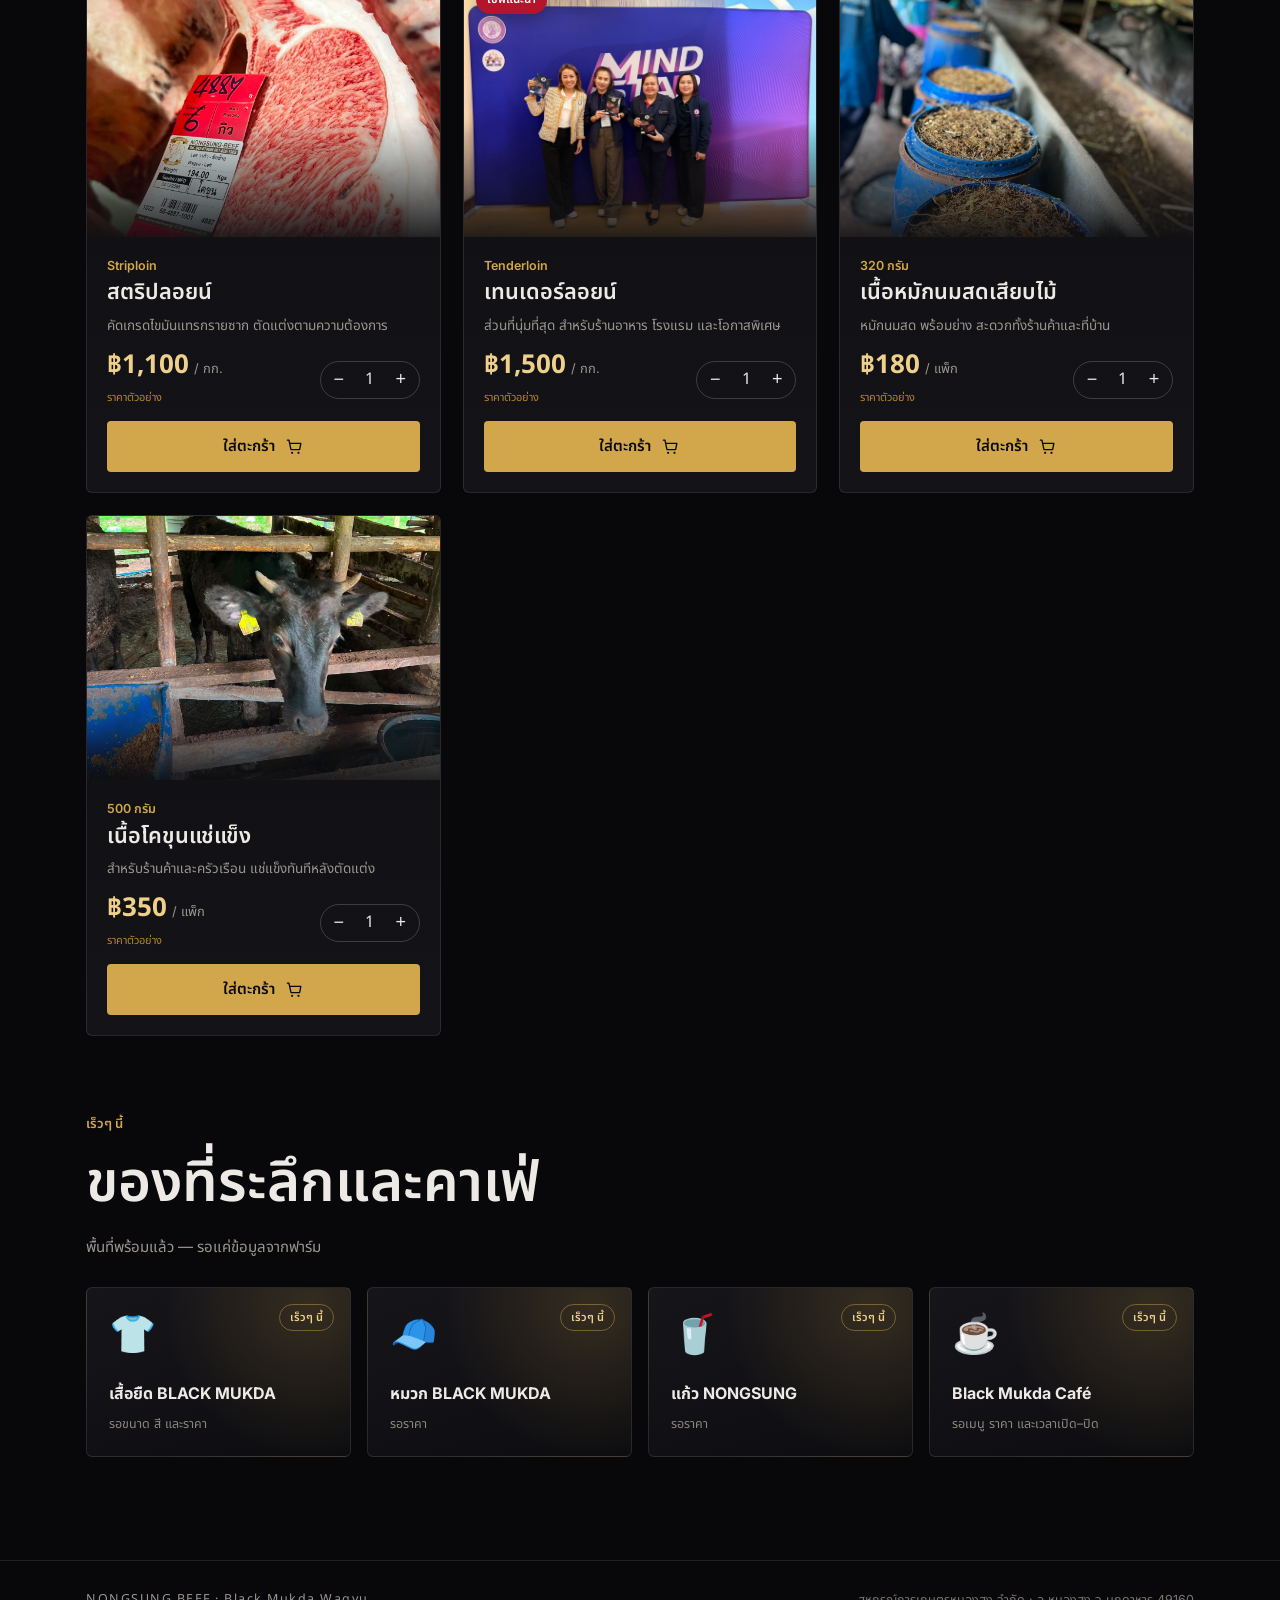
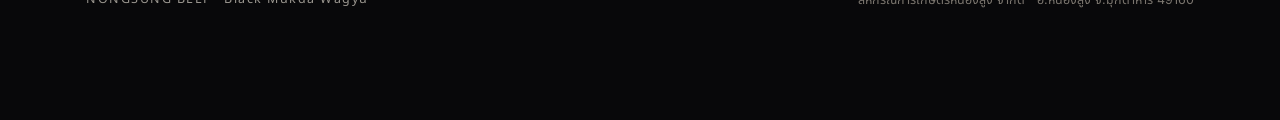
==== commit 2d2b9b53: "Webshop 11 nyelven + thai/lao betűköz-hiba javítása az egész oldalon 11 nyelv: minden bolti szöveg a" ====
--- a/shop.html
+++ b/shop.html
@@ -10,9 +10,9 @@
 
 <link rel="preconnect" href="https://fonts.googleapis.com">
 <link rel="preconnect" href="https://fonts.gstatic.com" crossorigin>
-<link href="https://fonts.googleapis.com/css2?family=Oswald:wght@400;500;600;700&family=Inter:wght@400;500;600;700&family=Noto+Sans+Thai:wght@400;500;600;700&display=swap" rel="stylesheet">
-<link rel="stylesheet" href="assets/css/style.css?v=4">
-<link rel="stylesheet" href="assets/css/shop.css?v=2">
+<link href="https://fonts.googleapis.com/css2?family=Oswald:wght@400;500;600;700&family=Inter:wght@400;500;600;700&family=Noto+Sans+Thai:wght@400;500;600;700&family=Noto+Sans+SC:wght@400;500;700&family=Noto+Sans+Lao:wght@400;500;600;700&display=swap" rel="stylesheet">
+<link rel="stylesheet" href="assets/css/style.css?v=5">
+<link rel="stylesheet" href="assets/css/shop.css?v=5">
 <link rel="icon" href="data:image/svg+xml,<svg xmlns='http://www.w3.org/2000/svg' viewBox='0 0 100 100'><rect width='100' height='100' fill='%230A0A0C'/><circle cx='50' cy='50' r='30' fill='%23B4152B'/><text x='50' y='63' font-size='34' font-family='Arial' font-weight='bold' fill='%23fff' text-anchor='middle'>NS</text></svg>">
 </head>
 <body class="shop2">
@@ -178,6 +178,7 @@
 
 <div class="toast" id="toast" role="status" aria-live="polite"></div>
 
-<script src="assets/js/shop.js?v=2"></script>
+<script src="assets/js/shop-i18n.js?v=2"></script>
+<script src="assets/js/shop.js?v=3"></script>
 </body>
 </html>
--- a/assets/css/style.css
+++ b/assets/css/style.css
@@ -82,6 +82,10 @@
   color:var(--gold); margin:0 0 1.1em;
 }
 html[lang="th"] .eyebrow, html[lang="zh"] .eyebrow, html[lang="lo"] .eyebrow{ letter-spacing:.16em; text-transform:none; font-size:13px; }
+/* A thai és a lao abugida: a betűköz elválasztja a mellékjeleket az alapbetűtől.
+   Ennek a sornak a fenti UTÁN kell állnia — a 35. sori nullázást a fenti szabály
+   (azonos specificitás, későbbi hely) visszaírta .16em-re. */
+html[lang="th"] .eyebrow, html[lang="lo"] .eyebrow{ letter-spacing:0; }
 
 /* ---------- buttons ---------- */
 .btn{
@@ -521,3 +525,16 @@
   .contact dd{ margin-bottom:14px; }
   .hero__cta .btn{ flex:1 1 100%; }
 }
+
+/* ══════════ Thai + Lao: SOHA ne legyen betűköz ══════════
+   Mindkettő abugida — a betűköz leválasztja a hangjeleket és a magánhangzókat
+   az alapbetűről. A fájl VÉGÉN áll, hogy minden korábbi szabályt felülírjon. */
+html[lang="th"] .btn, html[lang="lo"] .btn,
+html[lang="th"] .link, html[lang="lo"] .link,
+html[lang="th"] .marquee__track, html[lang="lo"] .marquee__track,
+html[lang="th"] .cap, html[lang="lo"] .cap,
+html[lang="th"] .tag, html[lang="lo"] .tag,
+html[lang="th"] .form label span, html[lang="lo"] .form label span,
+html[lang="th"] .contact dt, html[lang="lo"] .contact dt,
+html[lang="th"] .nav__links a, html[lang="lo"] .nav__links a,
+html[lang="th"] .eyebrow, html[lang="lo"] .eyebrow{ letter-spacing:0; }
--- a/assets/css/shop.css
+++ b/assets/css/shop.css
@@ -54,20 +54,24 @@
   background:linear-gradient(96deg,var(--gold-lt),var(--gold) 45%,#9A6F22);
   -webkit-background-clip:text; background-clip:text; color:transparent;
 }
-html[lang="th"] .hero2__title{ text-transform:none; letter-spacing:0; line-height:1.18; }
+html[lang="th"] .hero2__title, html[lang="lo"] .hero2__title, html[lang="zh"] .hero2__title{ text-transform:none; letter-spacing:0; line-height:1.18; }
 .hero2__lead{ font-size:clamp(15px,1.5vw,20px); color:#D6D1C9; max-width:44ch; margin-bottom:28px; }
 
 /* ---------- bizalmi sáv ---------- */
 .trust{ border-top:1px solid var(--line); border-bottom:1px solid var(--line); background:var(--ink-2); }
-.trust__in{ display:grid; grid-template-columns:repeat(4,1fr); }
+/* minmax(0,1fr): az oszlop zsugorodhat — különben egy hosszú szó
+   (pl. orosz „Непрерывная") kitolja a rácsot a képernyőről */
+.trust__in{ display:grid; grid-template-columns:repeat(4,minmax(0,1fr)); }
 .trust__i{
   display:flex; align-items:center; gap:12px; padding:20px 16px;
   font-size:13.5px; color:#CFCAC2; line-height:1.35;
 }
+.trust__i span{ min-width:0; overflow-wrap:break-word; hyphens:auto; }
 .trust__i + .trust__i{ border-left:1px solid var(--line); }
 .trust__i svg{ width:24px; height:24px; color:var(--gold); flex:0 0 auto; }
 @media (max-width:820px){
-  .trust__in{ grid-template-columns:1fr 1fr; }
+  .trust__in{ grid-template-columns:repeat(2,minmax(0,1fr)); }
+  .trust__i{ padding:16px 12px; gap:10px; }
   .trust__i:nth-child(3){ border-left:0; }
   .trust__i:nth-child(n+3){ border-top:1px solid var(--line); }
 }
@@ -128,7 +132,7 @@
   margin:0 0 4px; font-size:11.5px; font-weight:600; color:var(--gold);
   letter-spacing:.14em; text-transform:uppercase;
 }
-html[lang="th"] .card2__size{ letter-spacing:.02em; text-transform:none; font-size:12.5px; }
+html[lang="th"] .card2__size, html[lang="lo"] .card2__size, html[lang="zh"] .card2__size{ letter-spacing:0; text-transform:none; font-size:12.5px; }
 .card2 h3{
   font-family:var(--f-disp); font-size:clamp(20px,1.7vw,24px); margin:0 0 8px;
   text-transform:none; letter-spacing:0; line-height:1.2;
@@ -167,7 +171,7 @@
   font-family:var(--f-disp); font-size:14px; font-weight:600; letter-spacing:.1em; text-transform:uppercase;
   transition:background .25s, transform .15s;
 }
-html[lang="th"] .card2__add{ letter-spacing:.02em; text-transform:none; font-size:15px; }
+html[lang="th"] .card2__add, html[lang="lo"] .card2__add, html[lang="zh"] .card2__add{ letter-spacing:0; text-transform:none; font-size:15px; }
 .card2__add svg{ width:19px; height:19px; }
 .card2__add:hover{ background:var(--gold-lt); }
 .card2__add:active{ transform:scale(.98); }
@@ -303,7 +307,7 @@
   font-size:13px; color:var(--gold); margin:24px 0 12px;
   letter-spacing:.14em; text-transform:uppercase;
 }
-html[lang="th"] .dh{ letter-spacing:.02em; text-transform:none; font-size:15px; }
+html[lang="th"] .dh, html[lang="lo"] .dh, html[lang="zh"] .dh{ letter-spacing:0; text-transform:none; font-size:15px; }
 
 .shipopt2{
   display:grid; grid-template-columns:auto 1fr auto; gap:12px; align-items:center;
@@ -336,7 +340,7 @@
 .send2 svg{ width:20px; height:20px; }
 .send2__row{ display:grid; grid-template-columns:1fr 1fr; gap:9px; }
 .send2__row .btn{ padding:12px 10px; font-size:12.5px; }
-html[lang="th"] .send2__row .btn{ font-size:13.5px; }
+html[lang="th"] .send2__row .btn, html[lang="lo"] .send2__row .btn, html[lang="zh"] .send2__row .btn{ font-size:13.5px; }
 #sendLine[hidden]{ display:none; }
 
 /* ---------- visszajelzés ---------- */
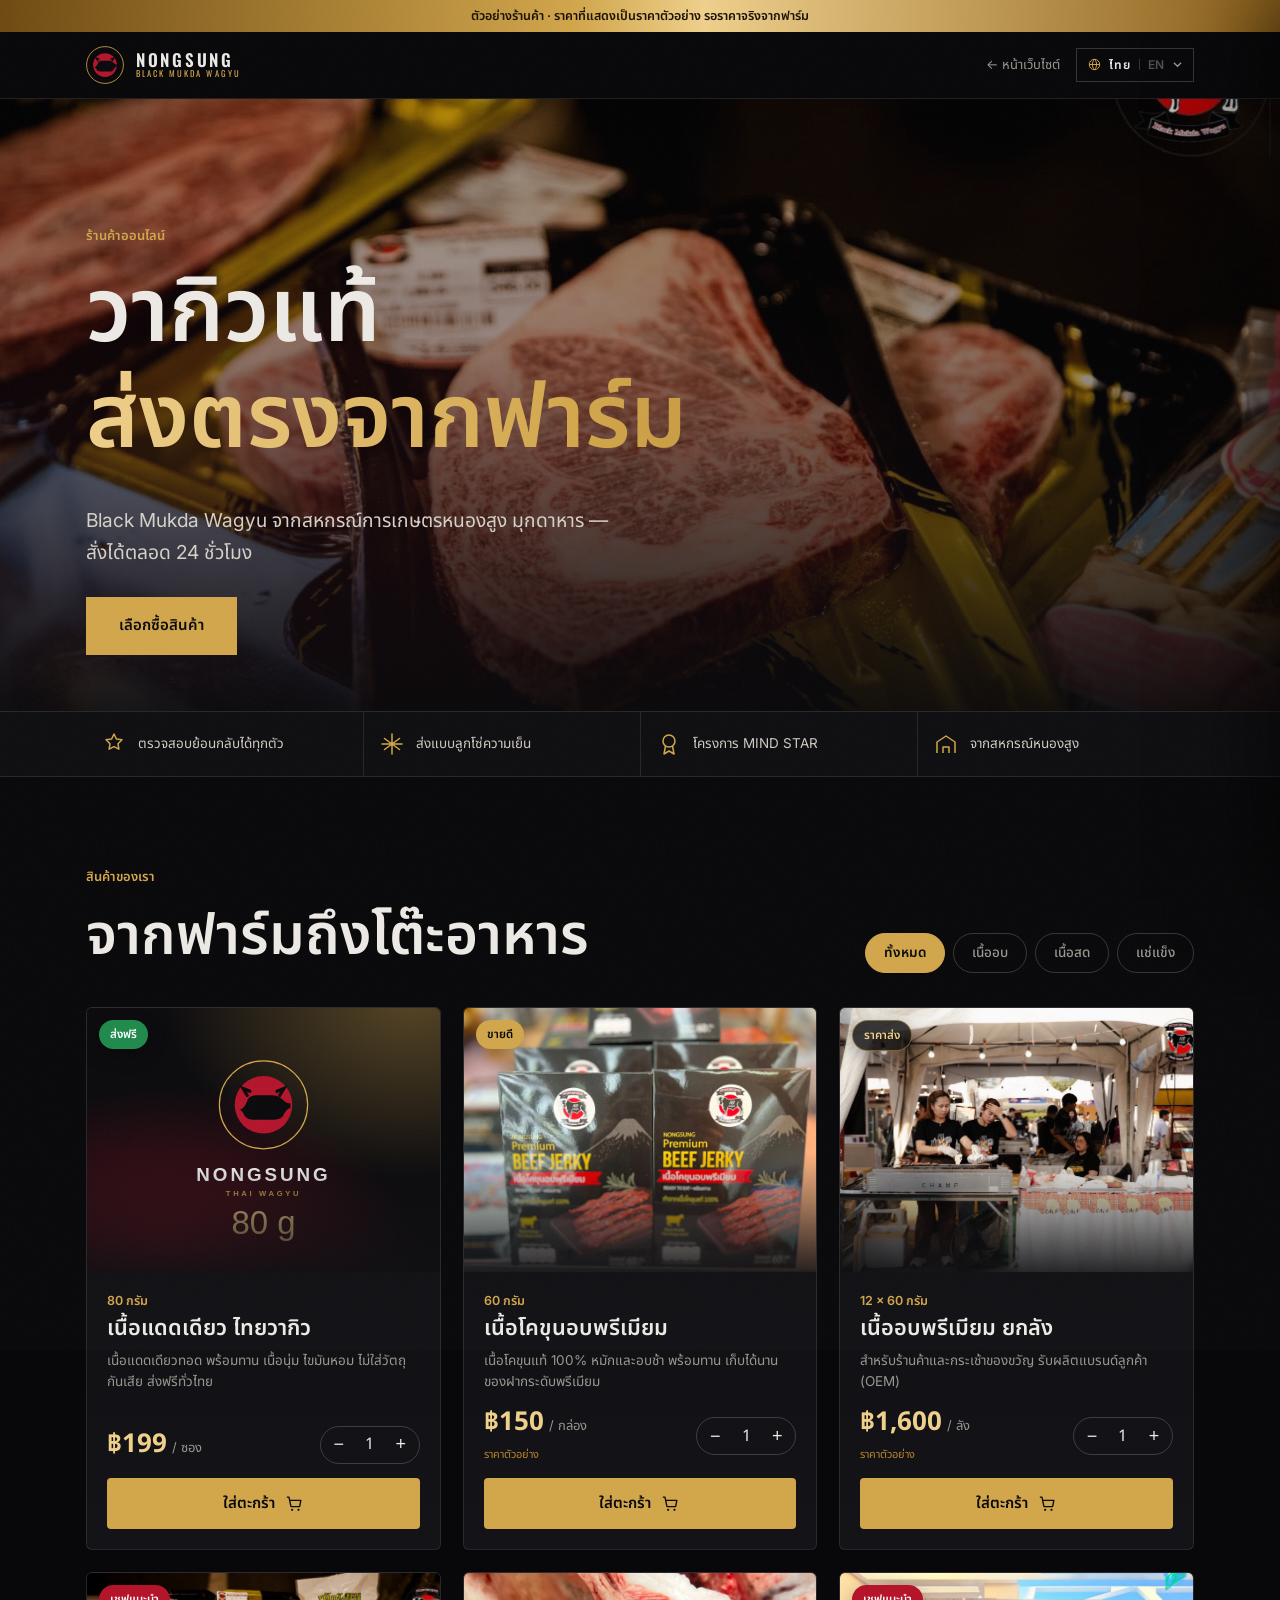
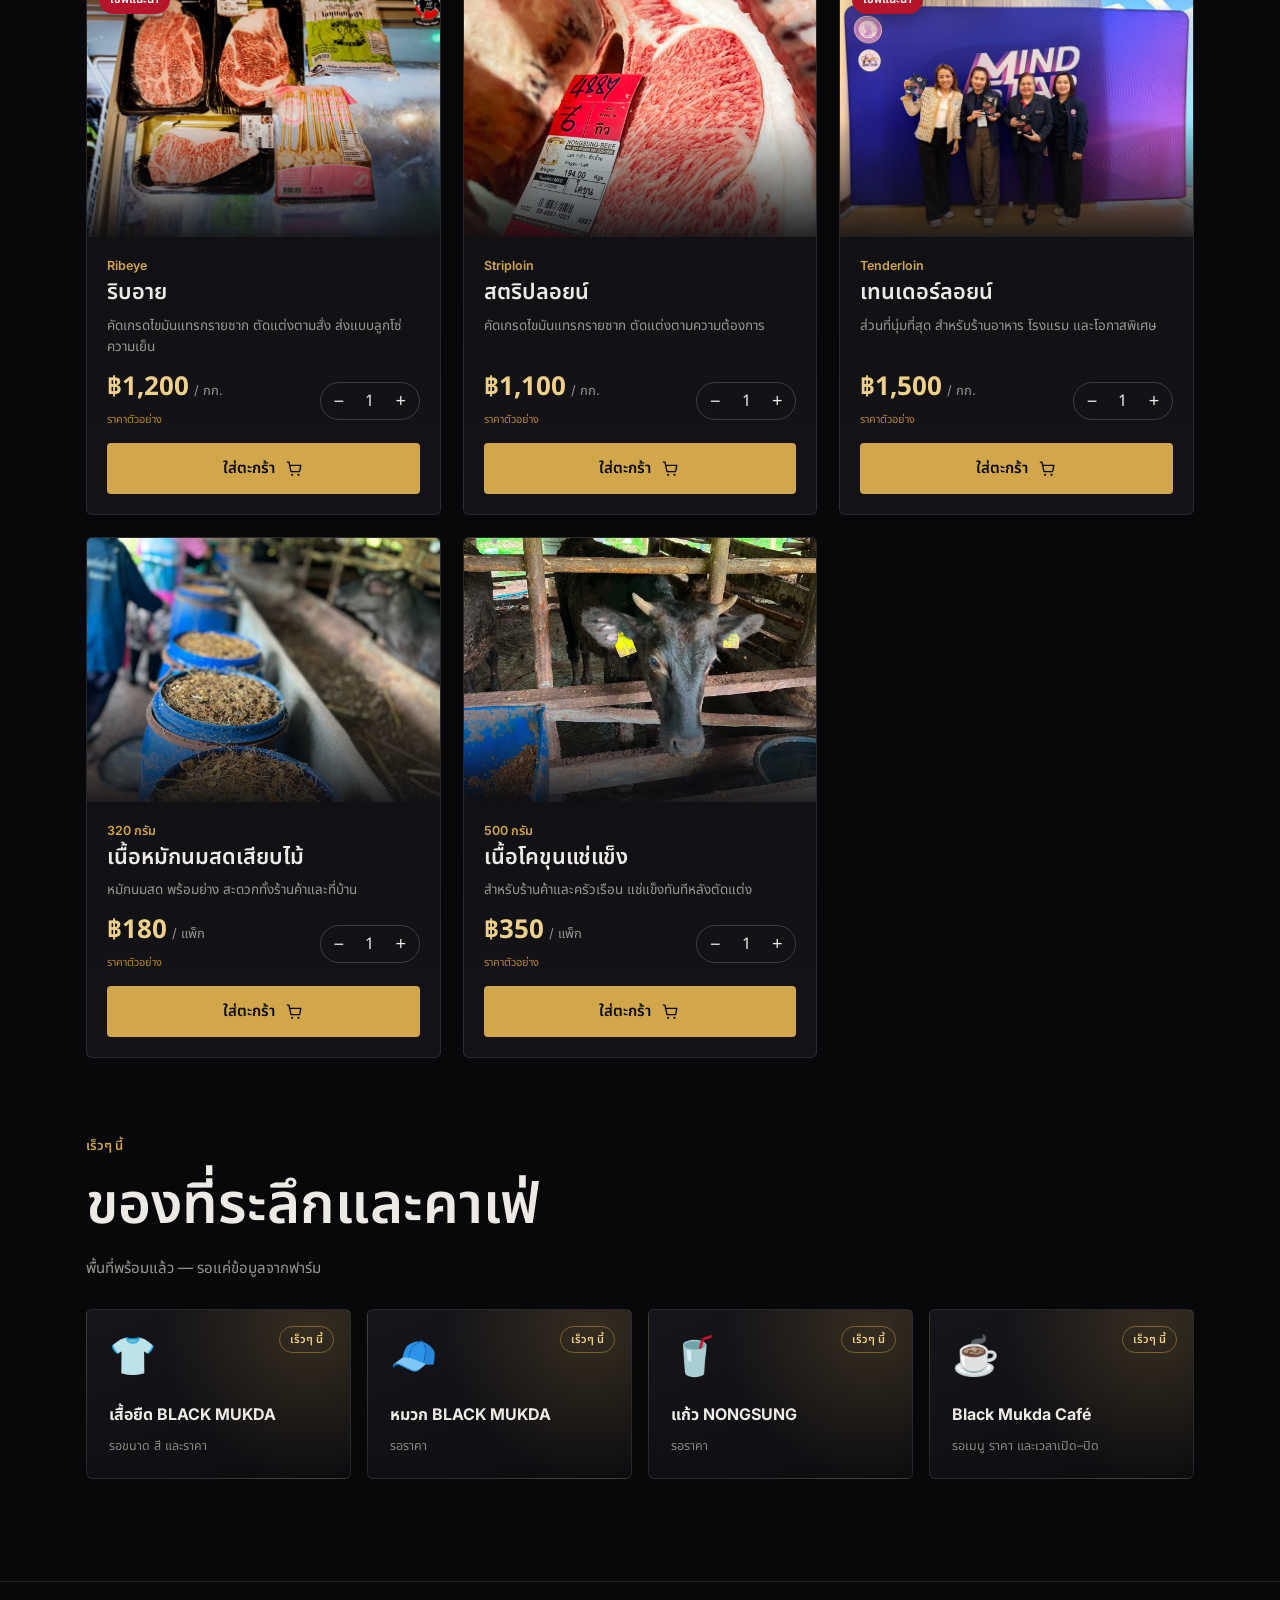
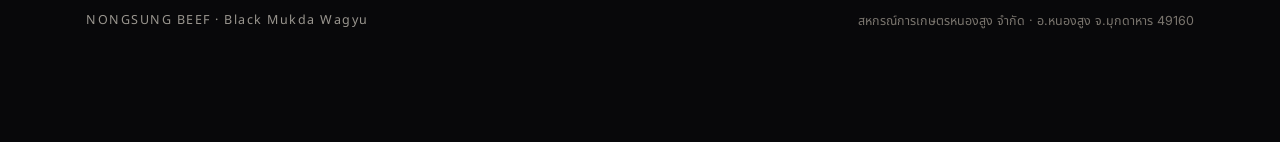
==== commit 34e96457: "Shop: first real product (sun-dried Thai wagyu 80 g, 199 THB, free shipping) Co-Authored-By: Claude " ====
--- a/shop.html
+++ b/shop.html
@@ -12,7 +12,7 @@
 <link rel="preconnect" href="https://fonts.gstatic.com" crossorigin>
 <link href="https://fonts.googleapis.com/css2?family=Oswald:wght@400;500;600;700&family=Inter:wght@400;500;600;700&family=Noto+Sans+Thai:wght@400;500;600;700&family=Noto+Sans+SC:wght@400;500;700&family=Noto+Sans+Lao:wght@400;500;600;700&display=swap" rel="stylesheet">
 <link rel="stylesheet" href="assets/css/style.css?v=5">
-<link rel="stylesheet" href="assets/css/shop.css?v=5">
+<link rel="stylesheet" href="assets/css/shop.css?v=6">
 <link rel="icon" href="data:image/svg+xml,<svg xmlns='http://www.w3.org/2000/svg' viewBox='0 0 100 100'><rect width='100' height='100' fill='%230A0A0C'/><circle cx='50' cy='50' r='30' fill='%23B4152B'/><text x='50' y='63' font-size='34' font-family='Arial' font-weight='bold' fill='%23fff' text-anchor='middle'>NS</text></svg>">
 </head>
 <body class="shop2">
@@ -178,7 +178,7 @@
 
 <div class="toast" id="toast" role="status" aria-live="polite"></div>
 
-<script src="assets/js/shop-i18n.js?v=2"></script>
-<script src="assets/js/shop.js?v=3"></script>
+<script src="assets/js/shop-i18n.js?v=3"></script>
+<script src="assets/js/shop.js?v=4"></script>
 </body>
 </html>
--- a/assets/css/shop.css
+++ b/assets/css/shop.css
@@ -126,6 +126,7 @@
 }
 .card2__badge--chef{ background:var(--ruby); color:#fff; }
 .card2__badge--bulk{ background:rgba(8,8,10,.8); color:var(--gold-lt); border:1px solid rgba(210,166,75,.5); }
+.card2__badge--freeship{ background:#1F8A4C; color:#fff; }
 
 .card2__body{ padding:18px 20px 20px; display:flex; flex-direction:column; flex:1; }
 .card2__size{
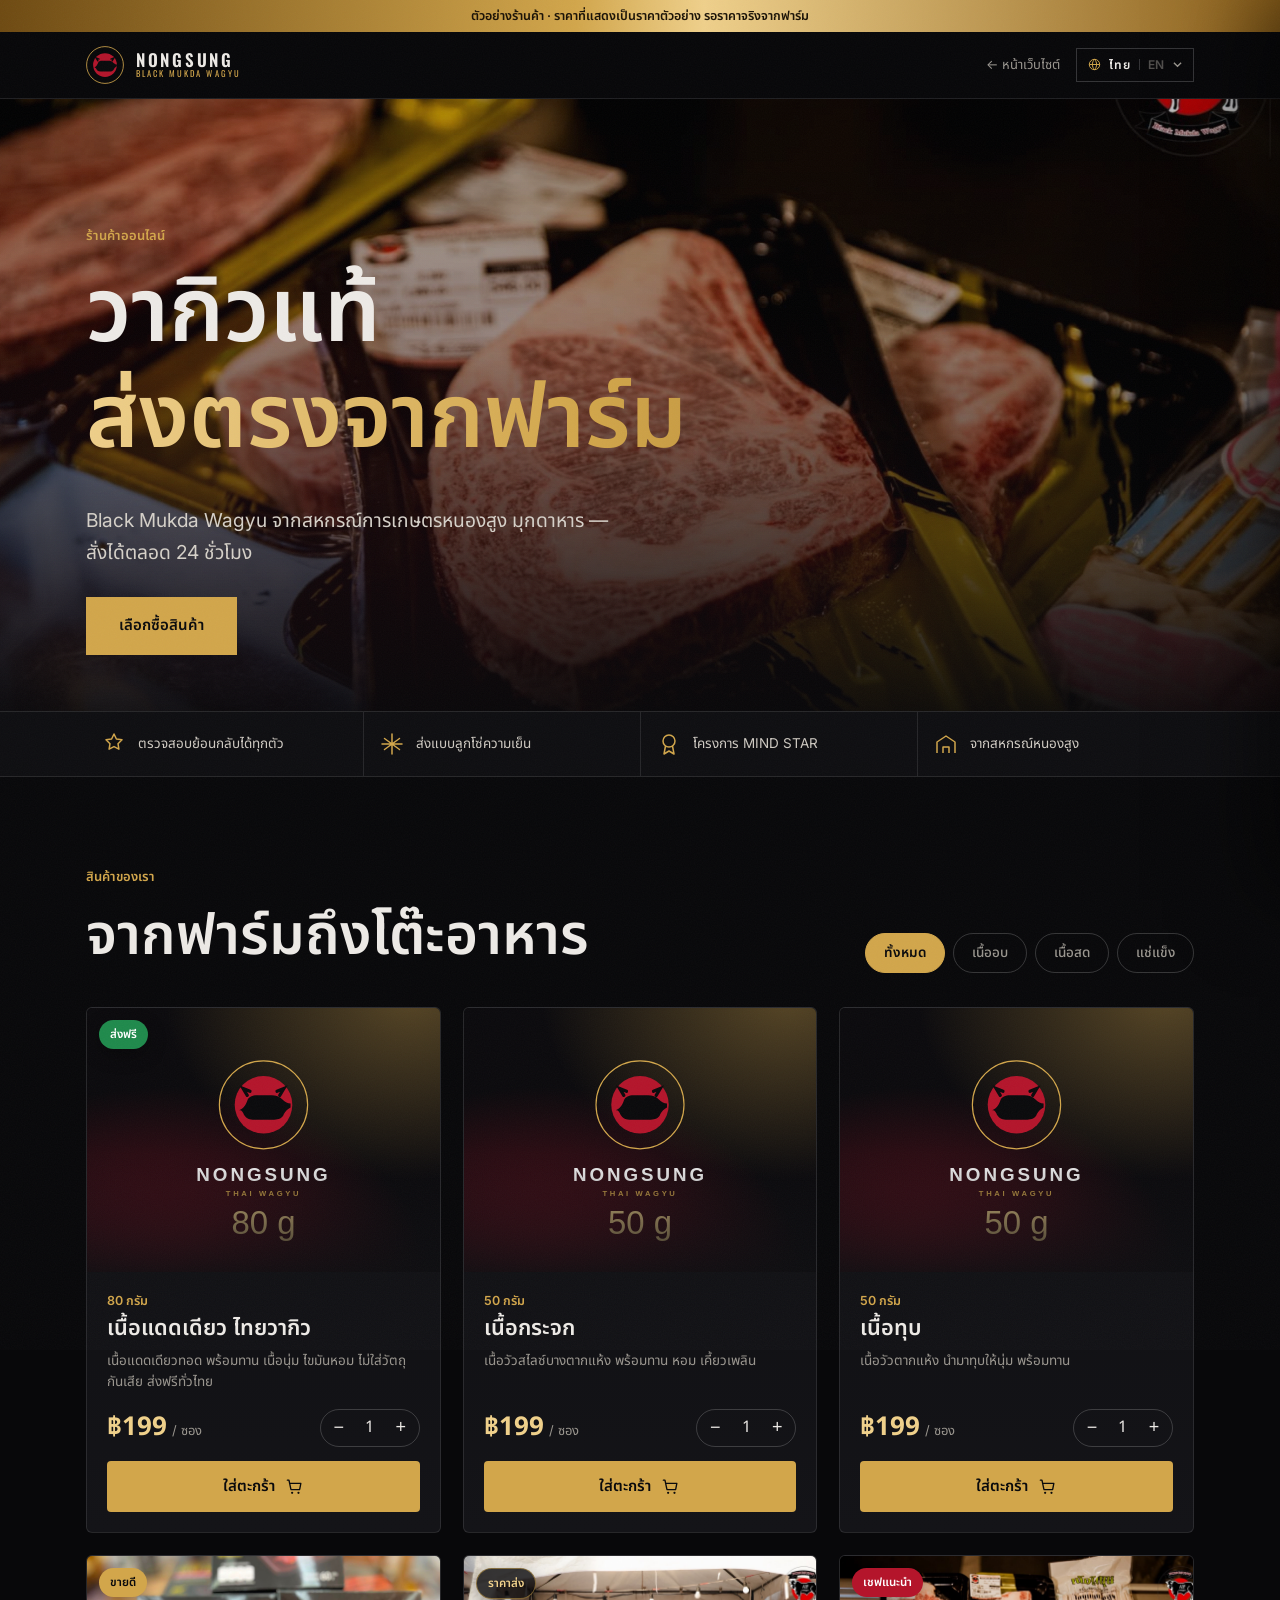
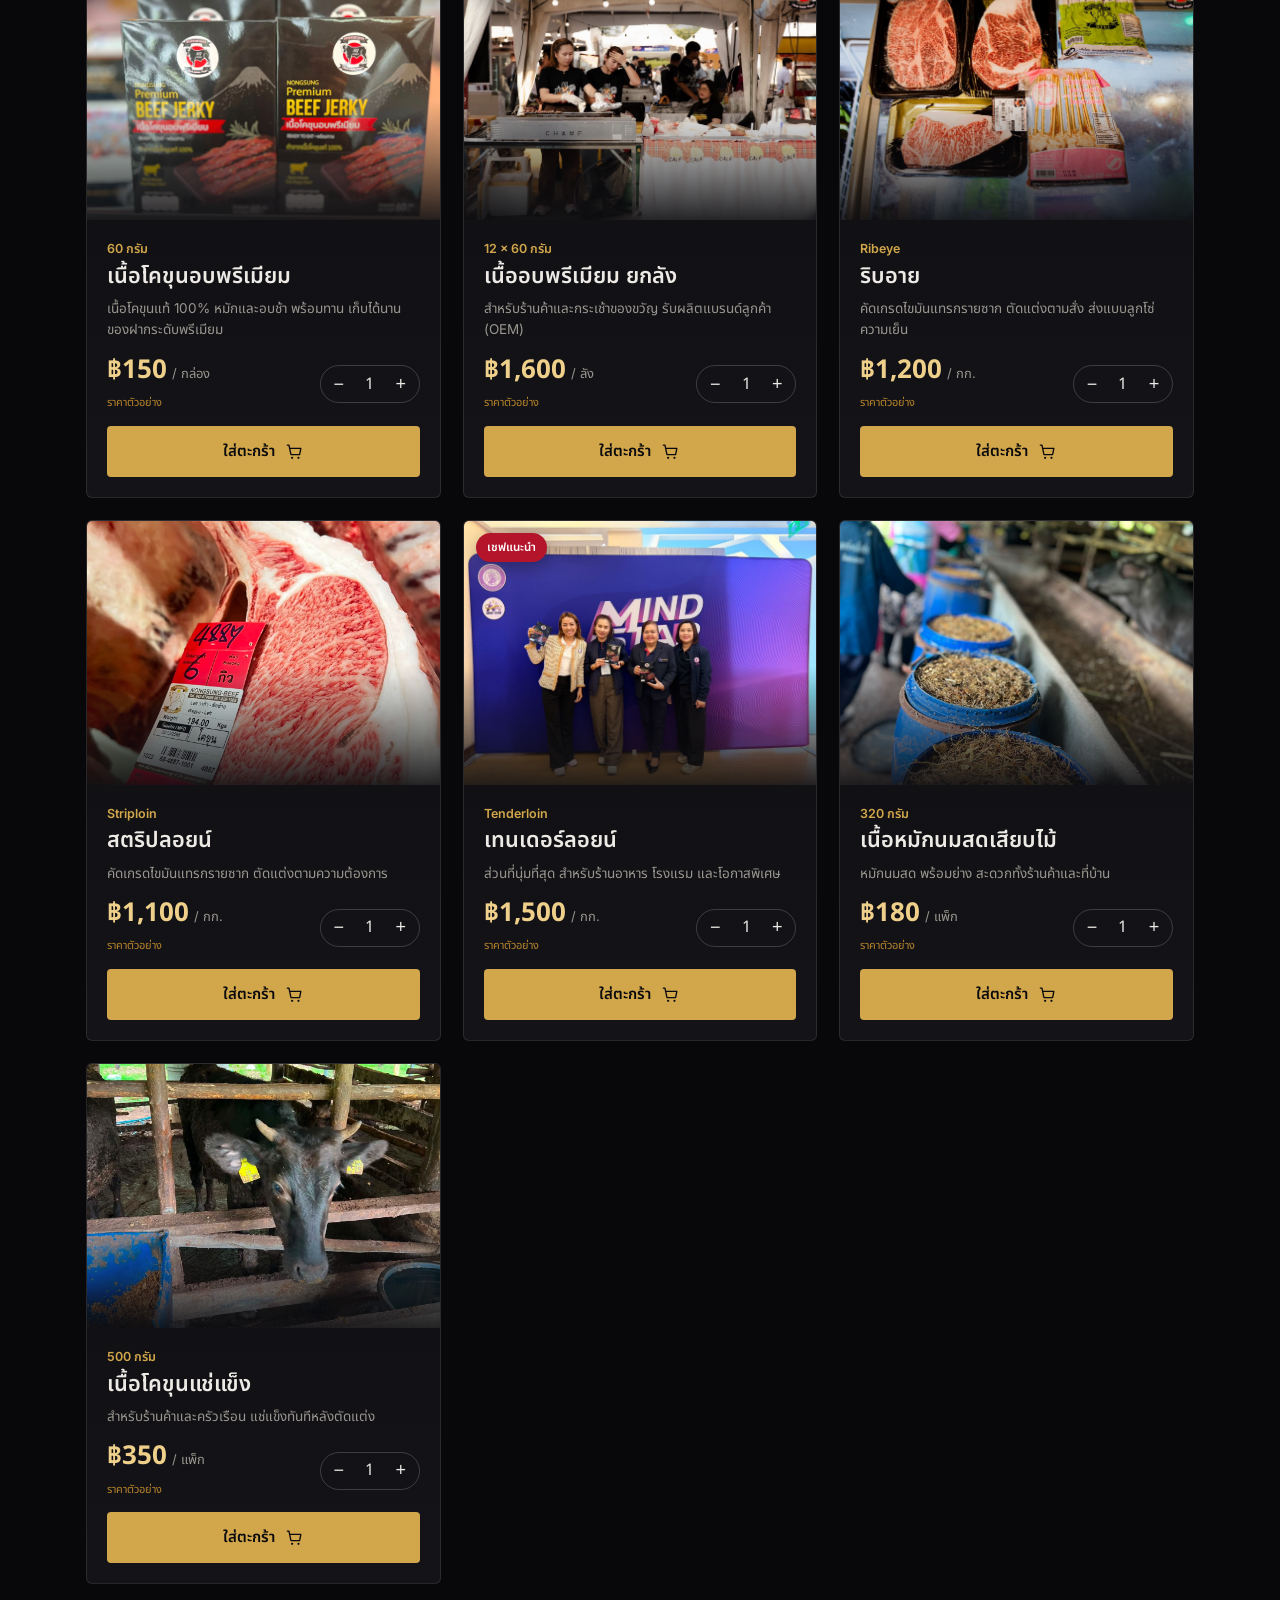
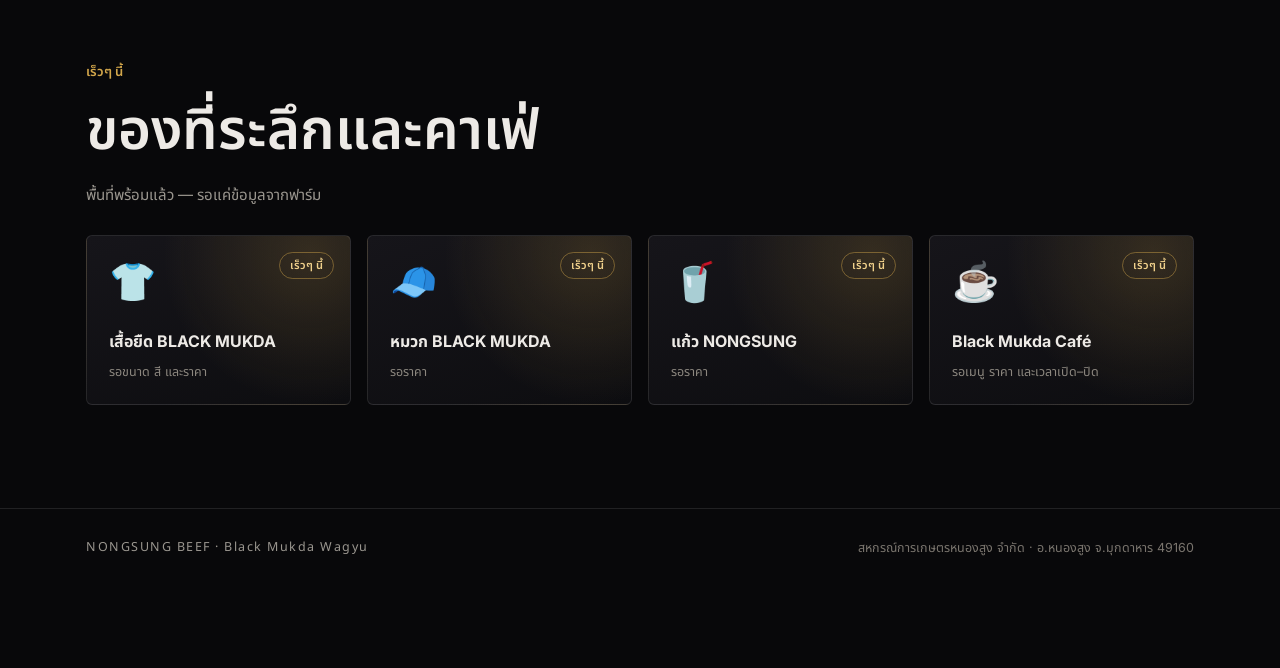
==== commit 892e8cf6: "Shop: két új valódi termék (เนื้อกระจก 50 g, เนื้อทุบ 50 g), mind 199 THB Pim megerősítése 2026-09-3" ====
--- a/shop.html
+++ b/shop.html
@@ -178,7 +178,7 @@
 
 <div class="toast" id="toast" role="status" aria-live="polite"></div>
 
-<script src="assets/js/shop-i18n.js?v=3"></script>
-<script src="assets/js/shop.js?v=4"></script>
+<script src="assets/js/shop-i18n.js?v=4"></script>
+<script src="assets/js/shop.js?v=6"></script>
 </body>
 </html>
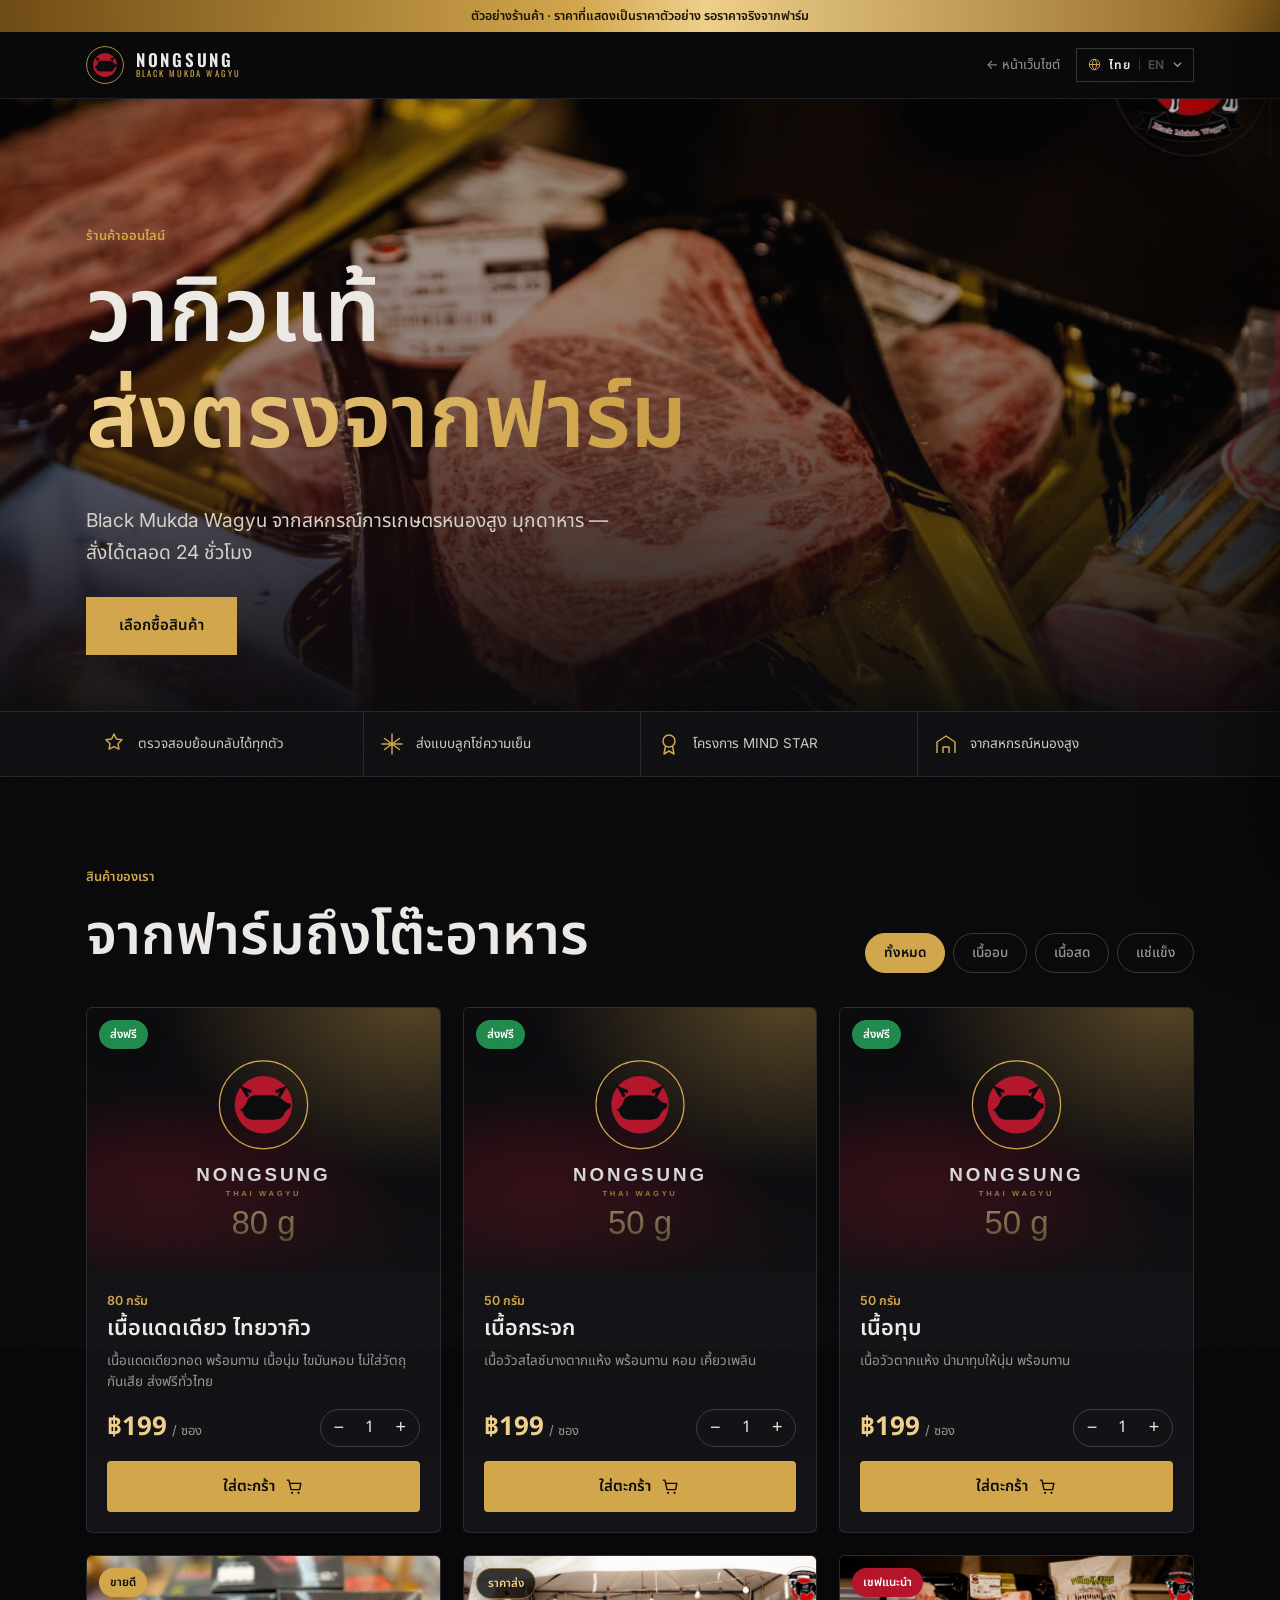
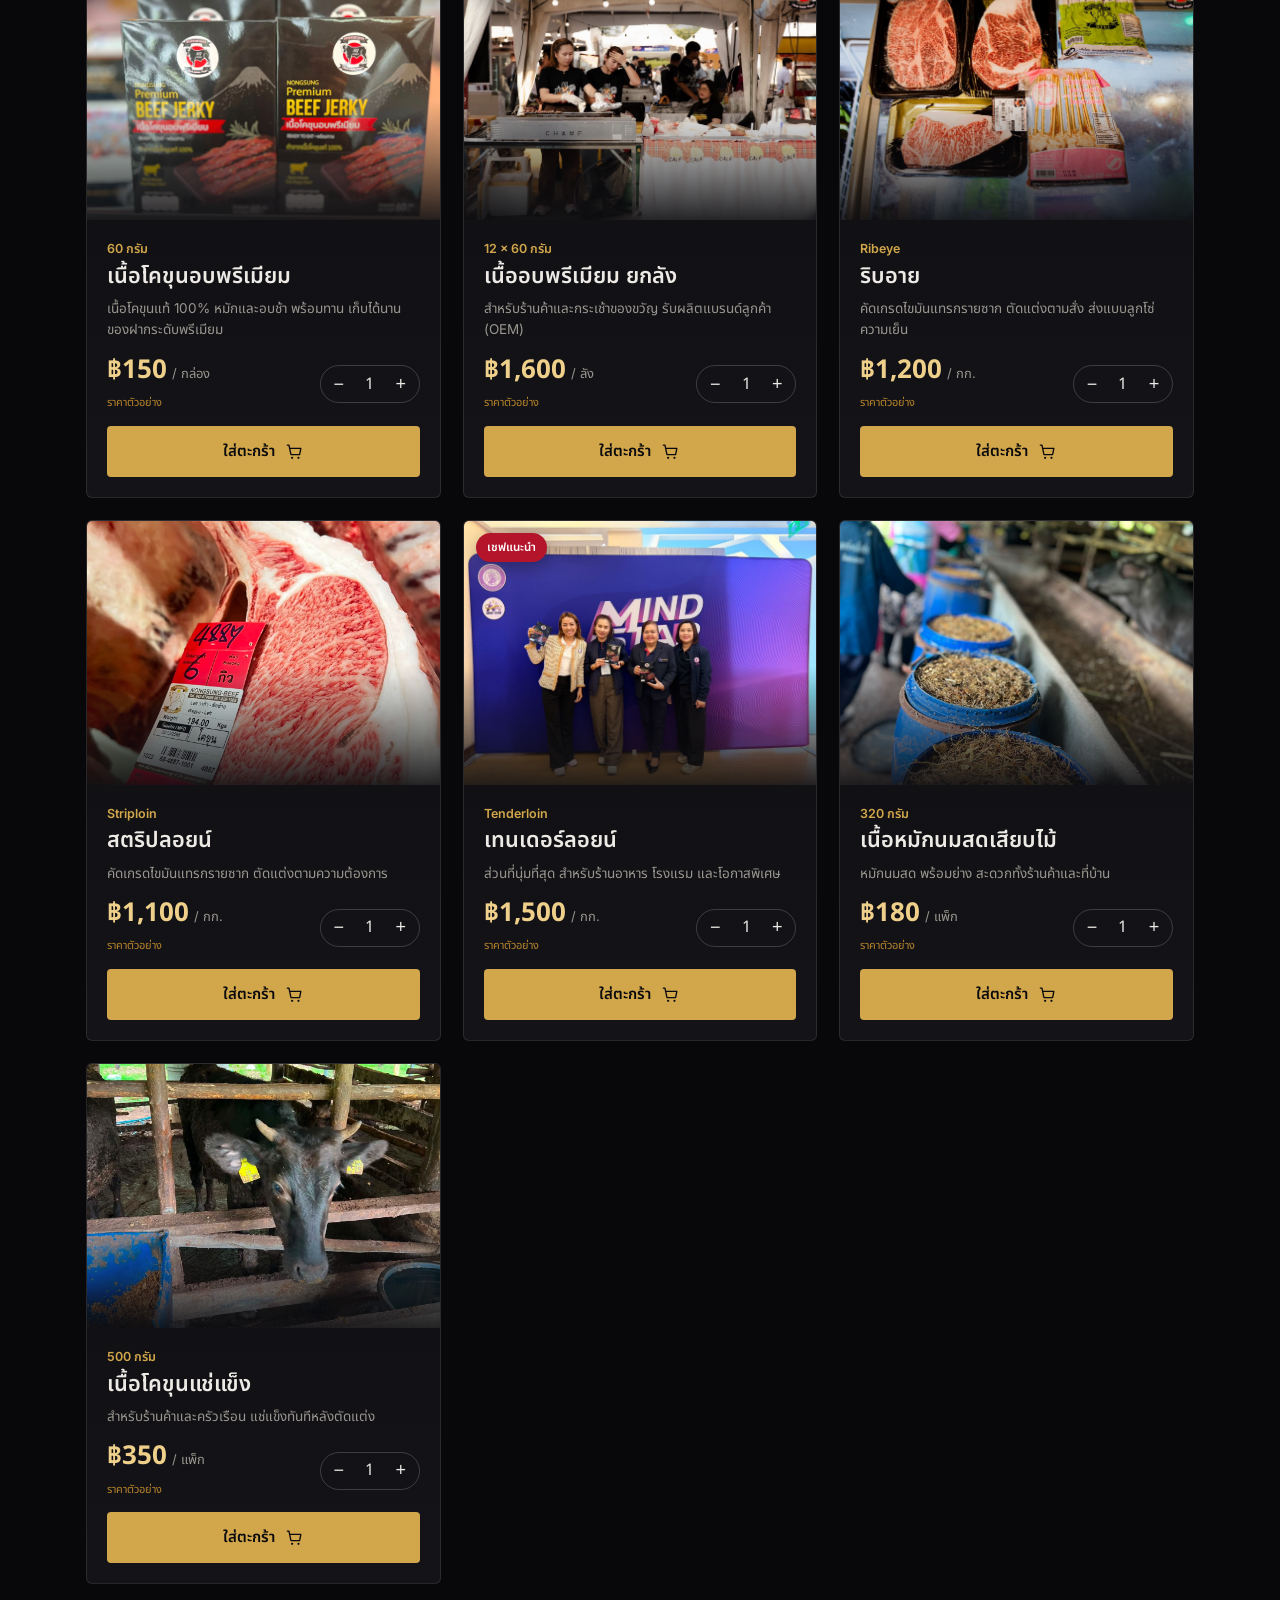
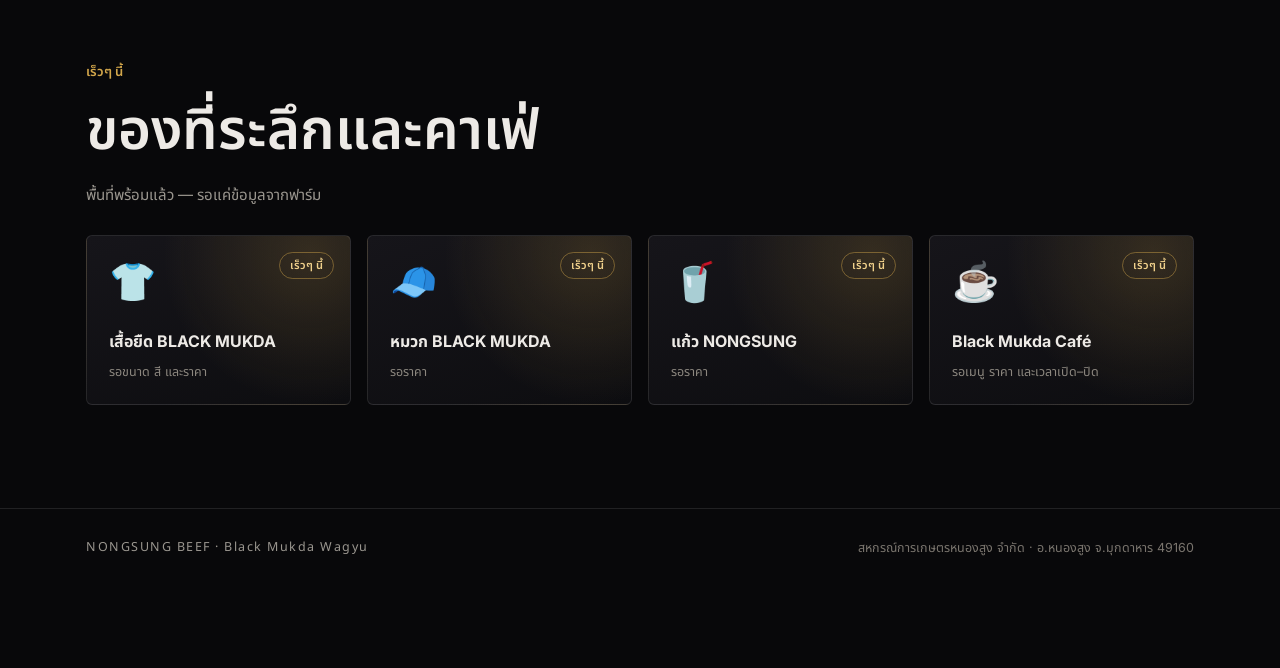
==== commit d46ce779: "Shop: ingyenes szállítás mind a 3 valódi terméken (Pim: ส่งฟรี) Co-Authored-By: Claude Opus 5 <norep" ====
--- a/shop.html
+++ b/shop.html
@@ -179,6 +179,6 @@
 <div class="toast" id="toast" role="status" aria-live="polite"></div>
 
 <script src="assets/js/shop-i18n.js?v=4"></script>
-<script src="assets/js/shop.js?v=6"></script>
+<script src="assets/js/shop.js?v=7"></script>
 </body>
 </html>
